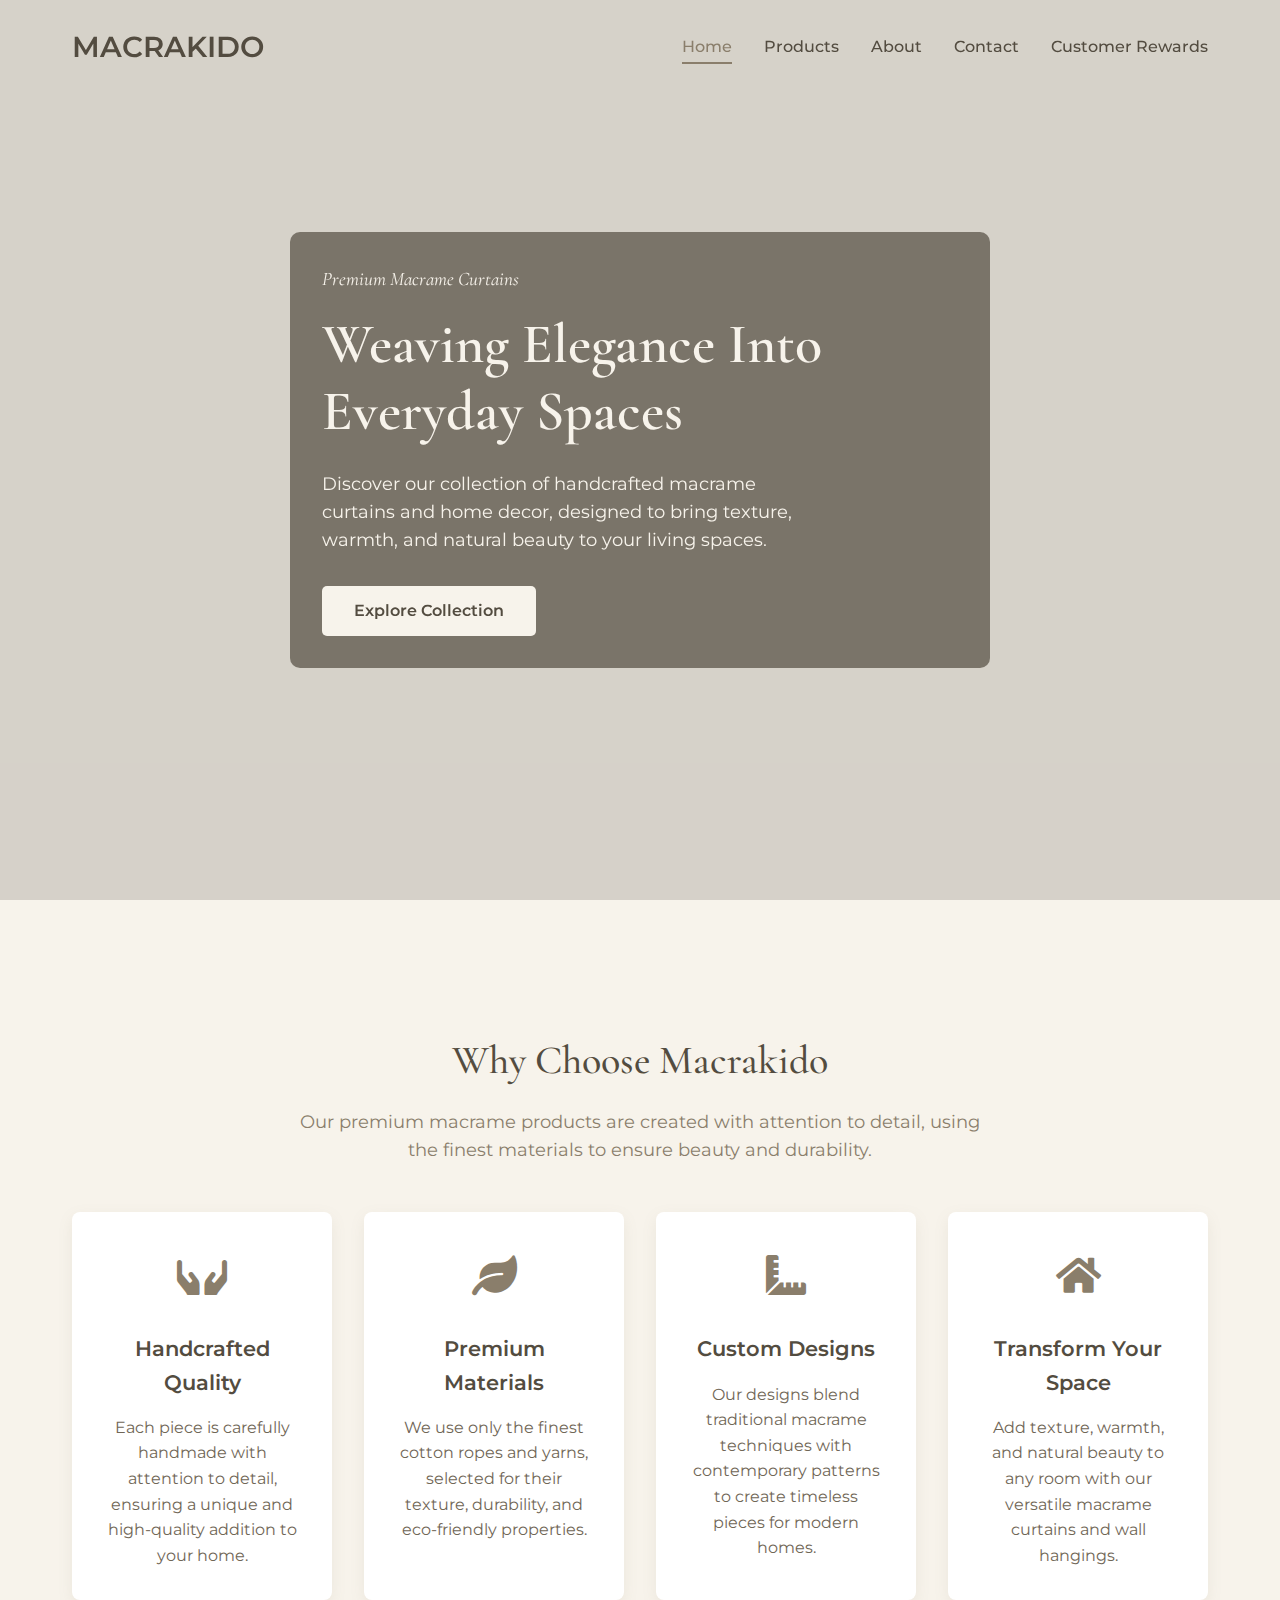
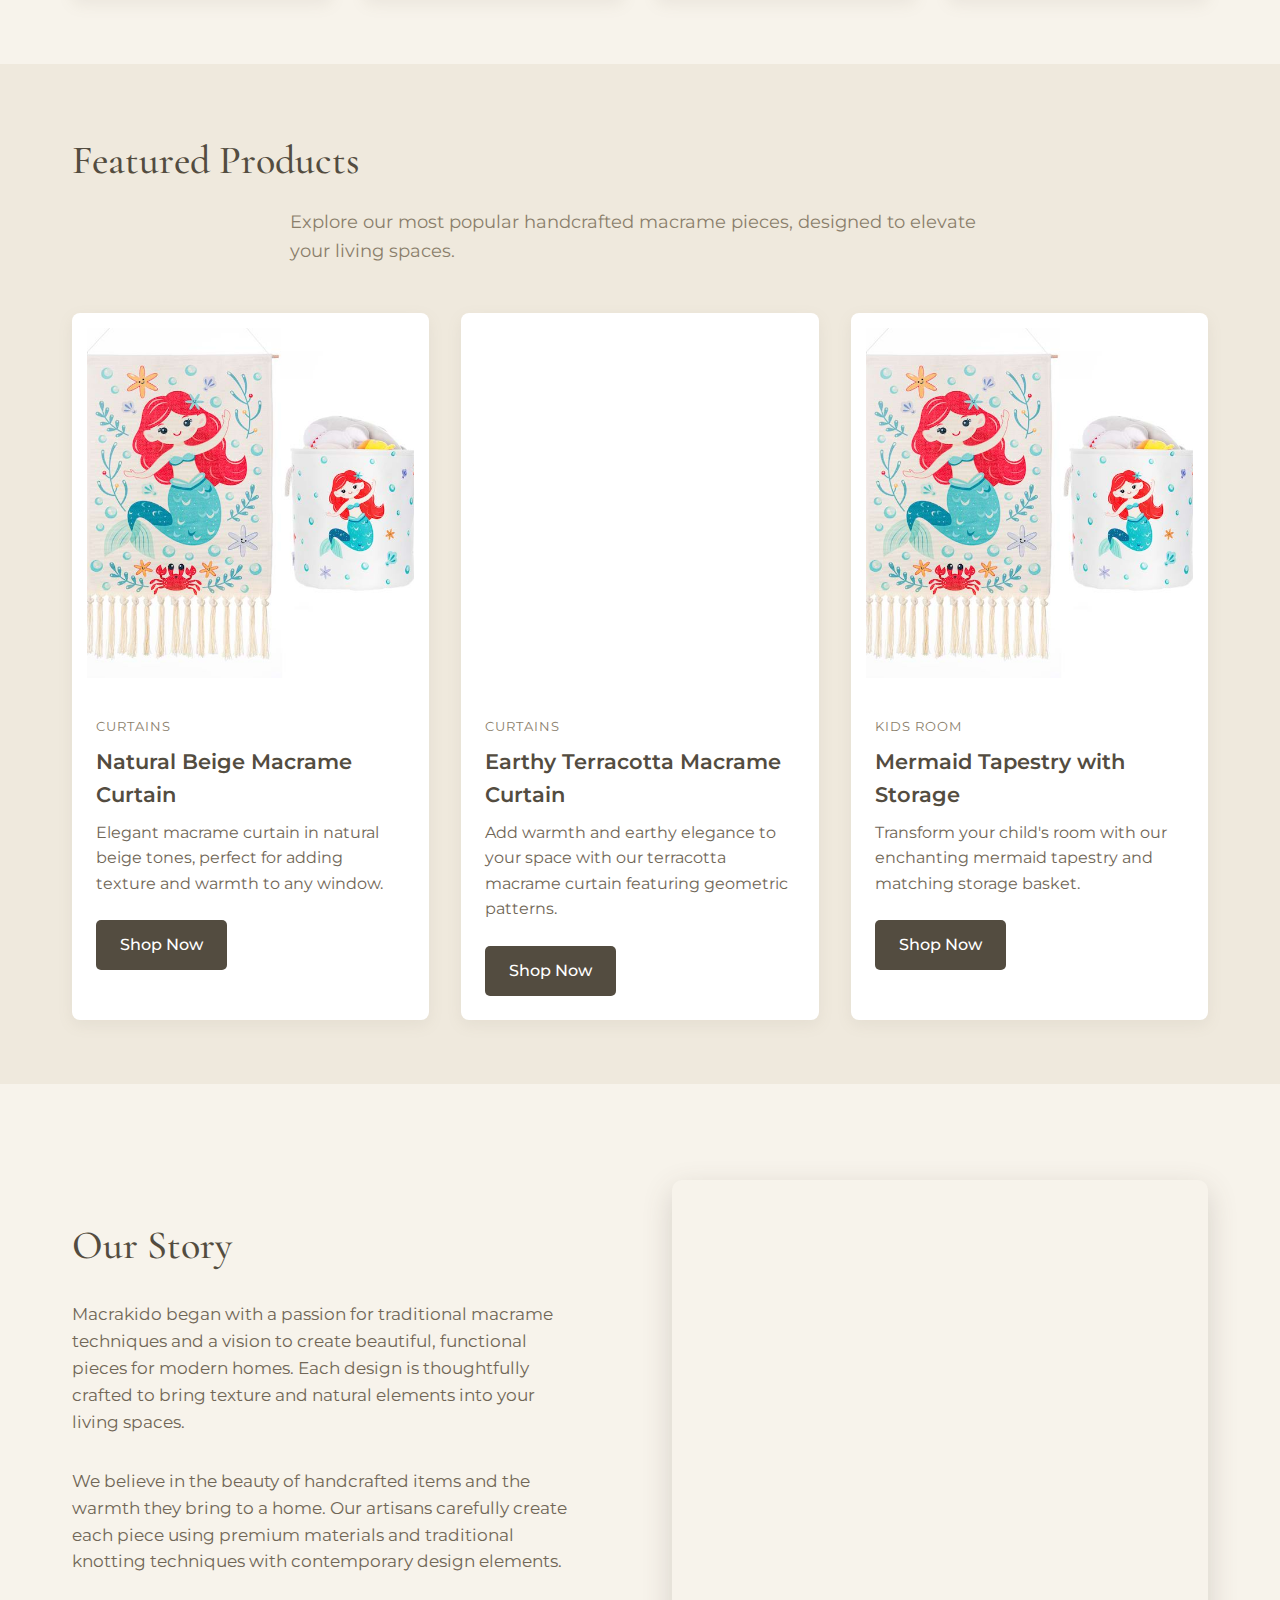
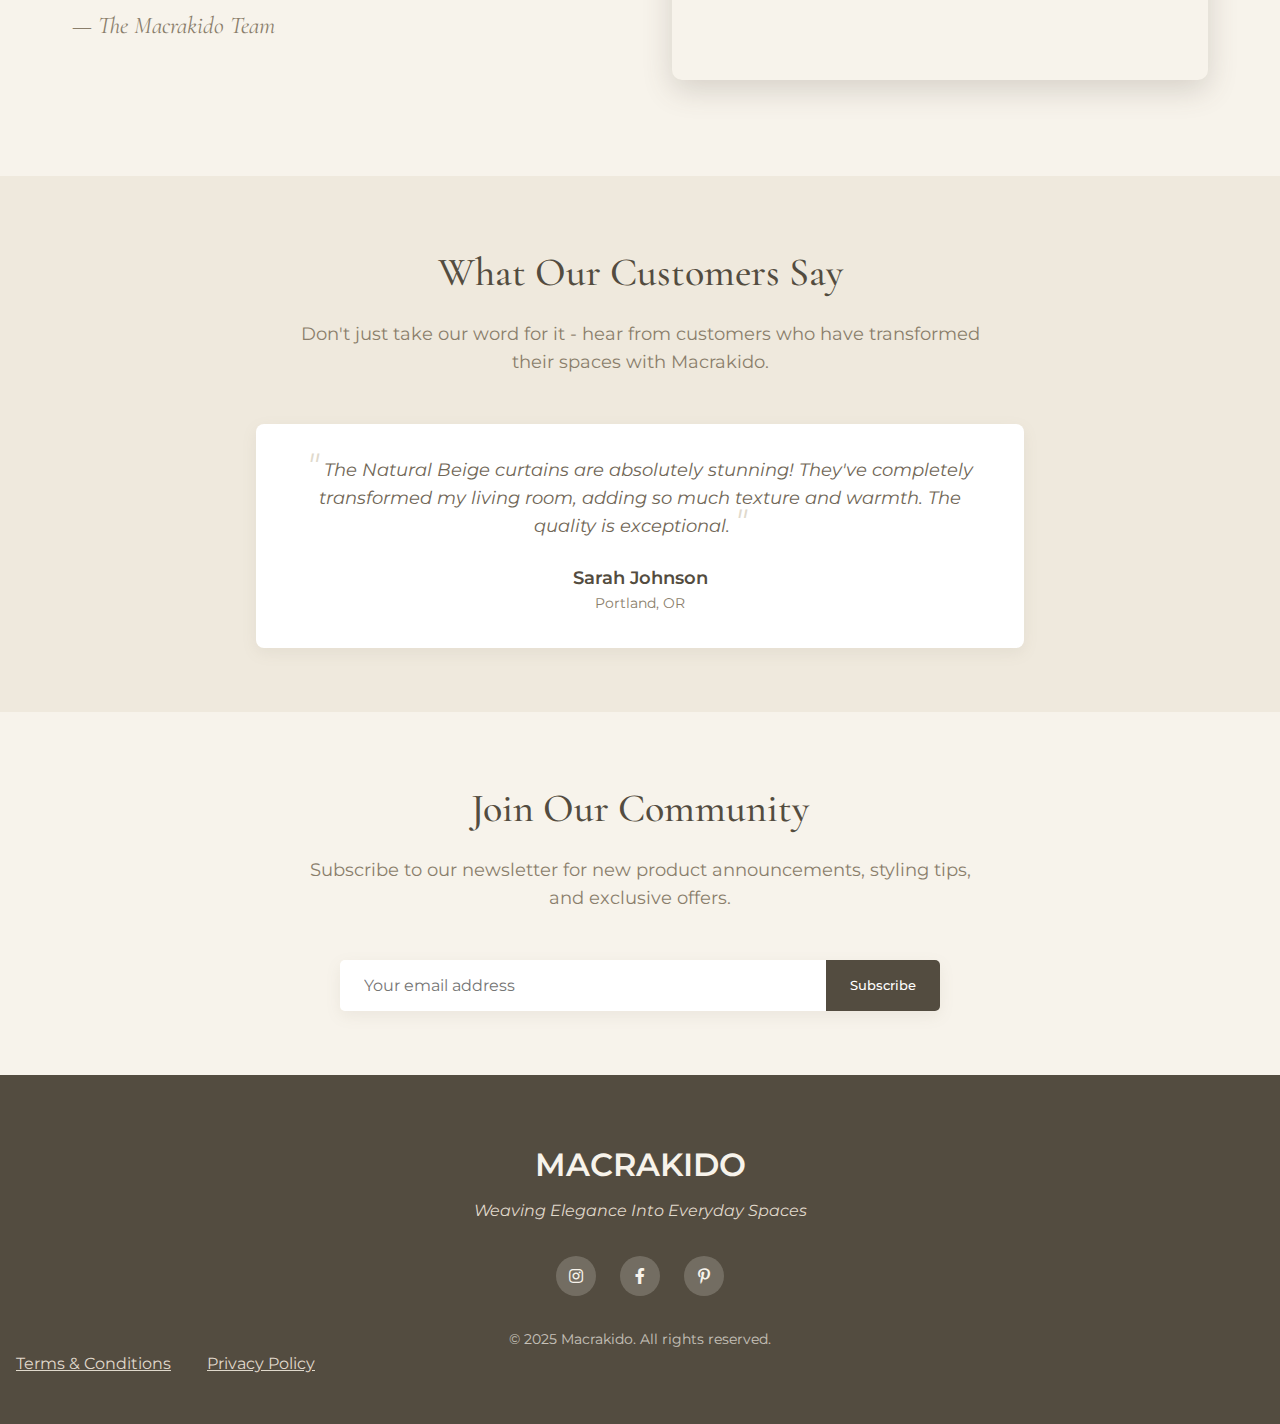
==== index.html @ 7bb98ded "Update index.html" ====
<!DOCTYPE html>
<html lang="en">
<head>
    <meta charset="UTF-8">
    <meta name="viewport" content="width=device-width, initial-scale=1.0">
    <meta name="description" content="Macrakido - Premium handcrafted macrame curtains and home decor. Elevate your space with our beautifully woven designs.">
    <title>Macrakido | Premium Macrame Curtains & Home Decor</title>
    <link href="https://fonts.googleapis.com/css2?family=Montserrat:wght@300;400;500;600&family=Cormorant+Garamond:wght@400;500;600&display=swap" rel="stylesheet">
    <link rel="stylesheet" href="https://cdnjs.cloudflare.com/ajax/libs/font-awesome/5.15.3/css/all.min.css">
    <style>
        /* Reset and base styles */
        * {
            margin: 0;
            padding: 0;
            box-sizing: border-box;
        }
        
        body {
            font-family: 'Montserrat', sans-serif;
            background-color: #f7f3eb;
            color: #534c40;
            line-height: 1.6;
        }
        
        .container {
            max-width: 1200px;
            margin: 0 auto;
            padding: 0 2rem;
        }
        
        /* Header styles */
        .site-header {
            padding: 1.5rem 0;
            position: fixed;
            width: 100%;
            top: 0;
            z-index: 100;
            transition: background-color 0.3s, box-shadow 0.3s;
        }
        
        .site-header.scrolled {
            background-color: rgba(247, 243, 235, 0.95);
            box-shadow: 0 2px 10px rgba(0, 0, 0, 0.1);
        }
        
        .site-header .container {
            display: flex;
            justify-content: space-between;
            align-items: center;
        }
        
        .logo {
            font-size: 1.8rem;
            font-weight: 600;
            color: #534c40;
            text-decoration: none;
        }
        
        .main-nav ul {
            display: flex;
            list-style: none;
            gap: 2rem;
        }
        
        .main-nav a {
            text-decoration: none;
            color: #534c40;
            font-weight: 500;
            padding: 0.5rem 0;
            position: relative;
            transition: color 0.3s;
        }
        
        .main-nav a:hover, .main-nav a.active {
            color: #8a7e6b;
        }
        
        .main-nav a::after {
            content: '';
            position: absolute;
            width: 0;
            height: 2px;
            background-color: #8a7e6b;
            left: 0;
            bottom: 0;
            transition: width 0.3s;
        }
        
        .main-nav a:hover::after, .main-nav a.active::after {
            width: 100%;
        }
        
        .mobile-menu-toggle {
            display: none;
            color: #534c40;
            font-size: 1.5rem;
            cursor: pointer;
        }
        
        /* Hero section */
        .hero {
            height: 100vh;
            background: url('https://via.placeholder.com/1920x1080/f7f3eb/534c40') center/cover no-repeat;
            display: flex;
            align-items: center;
            position: relative;
            margin-bottom: 4rem;
        }
        
        .hero::before {
            content: '';
            position: absolute;
            top: 0;
            left: 0;
            width: 100%;
            height: 100%;
            background-color: rgba(83, 76, 64, 0.2);
        }
        
        .hero-content {
            position: relative;
            z-index: 2;
            max-width: 700px;
            color: #f7f3eb;
            padding: 2rem;
            background-color: rgba(83, 76, 64, 0.7);
            border-radius: 10px;
            backdrop-filter: blur(5px);
        }
        
        .hero-tagline {
            font-size: 1.2rem;
            margin-bottom: 1rem;
            font-style: italic;
            font-family: 'Cormorant Garamond', serif;
        }
        
        .hero-title {
            font-size: 3.5rem;
            font-weight: 600;
            margin-bottom: 1.5rem;
            line-height: 1.2;
            font-family: 'Cormorant Garamond', serif;
        }
        
        .hero-description {
            font-size: 1.1rem;
            margin-bottom: 2rem;
            max-width: 500px;
        }
        
        .cta-button {
            display: inline-block;
            background-color: #f7f3eb;
            color: #534c40;
            text-decoration: none;
            padding: 0.75rem 2rem;
            border-radius: 5px;
            font-weight: 600;
            transition: background-color 0.3s, transform 0.3s;
        }
        
        .cta-button:hover {
            background-color: #ffffff;
            transform: translateY(-3px);
        }
        
        /* Features section */
        .features {
            padding: 4rem 0;
            text-align: center;
        }
        
        .section-title {
            font-size: 2.5rem;
            font-weight: 500;
            margin-bottom: 1rem;
            font-family: 'Cormorant Garamond', serif;
            color: #534c40;
        }
        
        .section-subtitle {
            font-size: 1.1rem;
            margin-bottom: 3rem;
            max-width: 700px;
            margin-left: auto;
            margin-right: auto;
            color: #8a7e6b;
        }
        
        .features-grid {
            display: grid;
            grid-template-columns: repeat(auto-fit, minmax(250px, 1fr));
            gap: 2rem;
            margin-top: 3rem;
        }
        
        .feature-item {
            background-color: white;
            padding: 2rem;
            border-radius: 8px;
            box-shadow: 0 5px 15px rgba(138, 126, 107, 0.1);
            transition: transform 0.3s;
        }
        
        .feature-item:hover {
            transform: translateY(-10px);
        }
        
        .feature-icon {
            font-size: 2.5rem;
            color: #8a7e6b;
            margin-bottom: 1.5rem;
        }
        
        .feature-title {
            font-size: 1.3rem;
            font-weight: 600;
            margin-bottom: 1rem;
            color: #534c40;
        }
        
        .feature-description {
            color: #706656;
        }
        
        /* Featured products section */
        .featured-products {
            padding: 4rem 0;
            background-color: #efe9dd;
        }
        
        .product-showcase {
            display: grid;
            grid-template-columns: repeat(auto-fit, minmax(300px, 1fr));
            gap: 2rem;
            margin-top: 3rem;
        }
        
        .product-card {
            background-color: white;
            border-radius: 8px;
            overflow: hidden;
            box-shadow: 0 5px 15px rgba(138, 126, 107, 0.1);
            transition: transform 0.3s;
        }
        
        .product-card:hover {
            transform: translateY(-10px);
        }
        
        .product-image {
            height: 350px;
           /* background-size: cover;
            background-position: center;*/
            background-size: cover !important; /* This ensures the whole image fits */
            background-position: center !important;
            background-repeat: no-repeat !important;
            margin: 15px; /* This adds space between the image and the card edge */
            
        }
        
        .product-info {
            padding: 1.5rem;
        }
        
        .product-category {
            font-size: 0.8rem;
            color: #8a7e6b;
            text-transform: uppercase;
            letter-spacing: 1px;
            margin-bottom: 0.5rem;
        }
        
        .product-title {
            font-size: 1.3rem;
            font-weight: 600;
            margin-bottom: 0.5rem;
            color: #534c40;
        }
        
        .product-description {
            color: #706656;
            margin-bottom: 1.5rem;
        }
        
        .shop-button {
            display: inline-block;
            background-color: #534c40;
            color: white;
            text-decoration: none;
            padding: 0.75rem 1.5rem;
            border-radius: 5px;
            font-weight: 500;
            transition: background-color 0.3s;
        }
        
        .shop-button:hover {
            background-color: #3a342d;
        }
        
        /* About section */
        .about {
            padding: 6rem 0;
            position: relative;
        }
        
        .about-container {
            display: grid;
            grid-template-columns: 1fr 1fr;
            gap: 4rem;
            align-items: center;
        }
        
        .about-image {
            border-radius: 10px;
            overflow: hidden;
            box-shadow: 0 10px 30px rgba(83, 76, 64, 0.2);
            height: 500px;
            background-size: cover;
            background-position: center;
        }
        
        .about-content {
            padding-right: 2rem;
        }
        
        .about-title {
            font-size: 2.5rem;
            font-weight: 500;
            margin-bottom: 1.5rem;
            font-family: 'Cormorant Garamond', serif;
            color: #534c40;
        }
        
        .about-description {
            margin-bottom: 2rem;
            color: #706656;
            font-size: 1.05rem;
        }
        
        .about-signature {
            font-family: 'Cormorant Garamond', serif;
            font-style: italic;
            font-size: 1.5rem;
            color: #8a7e6b;
        }
        
        /* Testimonials section */
        .testimonials {
            padding: 4rem 0;
            background-color: #efe9dd;
            text-align: center;
        }
        
        .testimonial-slider {
            max-width: 800px;
            margin: 3rem auto 0;
            position: relative;
        }
        
        .testimonial-item {
            background-color: white;
            padding: 2rem;
            border-radius: 8px;
            box-shadow: 0 5px 15px rgba(138, 126, 107, 0.1);
            margin: 0 1rem;
        }
        
        .testimonial-text {
            font-size: 1.1rem;
            font-style: italic;
            color: #706656;
            margin-bottom: 1.5rem;
            position: relative;
        }
        
        .testimonial-text::before,
        .testimonial-text::after {
            content: '"';
            font-size: 2rem;
            color: #e0d9cc;
            line-height: 0;
        }
        
        .testimonial-author {
            font-weight: 600;
            font-size: 1.1rem;
            color: #534c40;
        }
        
        .testimonial-location {
            font-size: 0.9rem;
            color: #8a7e6b;
        }
        
        /* Newsletter section */
        .newsletter {
            padding: 4rem 0;
            text-align: center;
        }
        
        .newsletter-form {
            max-width: 600px;
            margin: 2rem auto 0;
            display: flex;
            box-shadow: 0 5px 15px rgba(138, 126, 107, 0.1);
            border-radius: 5px;
            overflow: hidden;
        }
        
        .newsletter-input {
            flex-grow: 1;
            padding: 1rem 1.5rem;
            border: none;
            font-family: 'Montserrat', sans-serif;
            font-size: 1rem;
        }
        
        .newsletter-button {
            background-color: #534c40;
            color: white;
            border: none;
            padding: 0 1.5rem;
            font-family: 'Montserrat', sans-serif;
            font-weight: 500;
            cursor: pointer;
            transition: background-color 0.3s;
        }
        
        .newsletter-button:hover {
            background-color: #3a342d;
        }
        
        /* Footer */
        .site-footer {
            background-color: #534c40;
            color: #f7f3eb;
            padding: 4rem 0 2rem;
        }
        
        .footer-content {
            text-align: center;
        }
        
        .footer-logo {
            font-size: 2rem;
            font-weight: 600;
            margin-bottom: 0.5rem;
        }
        
        .footer-tagline {
            font-size: 1rem;
            font-style: italic;
            margin-bottom: 2rem;
            color: #e0d9cc;
        }
        
        .social-links {
            display: flex;
            justify-content: center;
            gap: 1.5rem;
            margin-bottom: 2rem;
        }
        
        .social-link {
            display: flex;
            align-items: center;
            justify-content: center;
            width: 40px;
            height: 40px;
            background-color: rgba(247, 243, 235, 0.2);
            color: #f7f3eb;
            border-radius: 50%;
            text-decoration: none;
            transition: background-color 0.3s, transform 0.3s;
        }
        
        .social-link:hover {
            background-color: rgba(247, 243, 235, 0.3);
            transform: translateY(-3px);
        }
        
        .copyright {
            font-size: 0.9rem;
            opacity: 0.7;
            margin-top: 1rem;
        }
        
        /* Responsive styles */
        @media (max-width: 991px) {
            .about-container {
                grid-template-columns: 1fr;
                gap: 2rem;
            }
            
            .about-image {
                height: 400px;
            }
            
            .about-content {
                padding-right: 0;
            }
            
            .hero-title {
                font-size: 2.8rem;
            }
        }
        
        @media (max-width: 768px) {
            .site-header .container {
                flex-direction: column;
                align-items: flex-start;
            }
            
            .logo {
                margin-bottom: 1rem;
            }
            
            .main-nav {
                width: 100%;
                display: none;
            }
            
            .main-nav.active {
                display: block;
            }
            
            .main-nav ul {
                flex-direction: column;
                gap: 1rem;
            }
            
            .mobile-menu-toggle {
                display: block;
                position: absolute;
                right: 2rem;
                top: 1.5rem;
            }
            
            .hero-content {
                padding: 1.5rem;
            }
            
            .hero-title {
                font-size: 2.5rem;
            }
            
            .features-grid, 
            .product-showcase {
                grid-template-columns: 1fr;
            }
            
            .newsletter-form {
                flex-direction: column;
            }
            
            .newsletter-input,
            .newsletter-button {
                width: 100%;
                padding: 1rem;
            }
        }
    </style>
</head>
<body>
    <header class="site-header">
        <div class="container">
            <a href="index.html" class="logo">MACRAKIDO</a>
            <nav class="main-nav">
                <ul>
                    <li><a href="index.html" class="active">Home</a></li>
                    <li><a href="products.html">Products</a></li>
                    <li><a href="about.html">About</a></li>
                    <li><a href="contact.html">Contact</a></li>
                    <li><a href="thank-you.html">Customer Rewards</a></li>
                </ul>
            </nav>
            <div class="mobile-menu-toggle">
                <i class="fas fa-bars"></i>
            </div>
        </div>
    </header>
    
    <section class="hero">
        <div class="container">
            <div class="hero-content">
                <div class="hero-tagline">Premium Macrame Curtains</div>
                <h1 class="hero-title">Weaving Elegance Into Everyday Spaces</h1>
                <p class="hero-description">
                    Discover our collection of handcrafted macrame curtains and home decor,
                    designed to bring texture, warmth, and natural beauty to your living spaces.
                </p>
                <a href="products.html" class="cta-button">Explore Collection</a>
            </div>
        </div>
    </section>
    
    <section class="features">
        <div class="container">
            <h2 class="section-title">Why Choose Macrakido</h2>
            <p class="section-subtitle">
                Our premium macrame products are created with attention to detail,
                using the finest materials to ensure beauty and durability.
            </p>
            
            <div class="features-grid">
                <div class="feature-item">
                    <div class="feature-icon">
                        <i class="fas fa-hands"></i>
                    </div>
                    <h3 class="feature-title">Handcrafted Quality</h3>
                    <p class="feature-description">
                        Each piece is carefully handmade with 
                        attention to detail, ensuring a unique and 
                        high-quality addition to your home.
                    </p>
                </div>
                
                <div class="feature-item">
                    <div class="feature-icon">
                        <i class="fas fa-leaf"></i>
                    </div>
                    <h3 class="feature-title">Premium Materials</h3>
                    <p class="feature-description">
                        We use only the finest cotton ropes and 
                        yarns, selected for their texture, durability,
                        and eco-friendly properties.
                    </p>
                </div>
                
                <div class="feature-item">
                    <div class="feature-icon">
                        <i class="fas fa-ruler-combined"></i>
                    </div>
                    <h3 class="feature-title">Custom Designs</h3>
                    <p class="feature-description">
                        Our designs blend traditional macrame techniques
                        with contemporary patterns to create 
                        timeless pieces for modern homes.
                    </p>
                </div>
                
                <div class="feature-item">
                    <div class="feature-icon">
                        <i class="fas fa-home"></i>
                    </div>
                    <h3 class="feature-title">Transform Your Space</h3>
                    <p class="feature-description">
                        Add texture, warmth, and natural beauty
                        to any room with our versatile macrame
                        curtains and wall hangings.
                    </p>
                </div>
            </div>
        </div>
    </section>
    
    <section class="featured-products">
        <div class="container">
            <h2 class="section-title">Featured Products</h2>
            <p class="section-subtitle">
                Explore our most popular handcrafted macrame pieces,
                designed to elevate your living spaces.
            </p>
            
            <div class="product-showcase">
                <div class="product-card">
                    <div class="product-image" style="background-image: url('images/products/kids/mermaid_pro_main.jpg');"></div>
                    <div class="product-info">
                        <div class="product-category">Curtains</div>
                        <h3 class="product-title">Natural Beige Macrame Curtain</h3>
                        <p class="product-description">
                            Elegant macrame curtain in natural beige tones, perfect for adding texture and warmth to any window.
                        </p>
                        <a href="products.html" class="shop-button">Shop Now</a>
                    </div>
                </div>
                
                <div class="product-card">
                    <div class="product-image" style="background-image: url('https://via.placeholder.com/400x300/e6d4c9/534c40?text=Terracotta');"></div>
                    <div class="product-info">
                        <div class="product-category">Curtains</div>
                        <h3 class="product-title">Earthy Terracotta Macrame Curtain</h3>
                        <p class="product-description">
                            Add warmth and earthy elegance to your space with our terracotta macrame curtain featuring geometric patterns.
                        </p>
                        <a href="products.html" class="shop-button">Shop Now</a>
                    </div>
                </div>
                
                <div class="product-card">
                    <div class="product-image" style="background-image: url('images/products/kids/mermaid_pro_main.jpg');"></div>
                    <div class="product-info">
                        <div class="product-category">Kids Room</div>
                        <h3 class="product-title">Mermaid Tapestry with Storage</h3>
                        <p class="product-description">
                            Transform your child's room with our enchanting mermaid tapestry and matching storage basket.
                        </p>
                        <a href="products.html" class="shop-button">Shop Now</a>
                    </div>
                </div>
            </div>
        </div>
    </section>
    
    <section class="about">
        <div class="container">
            <div class="about-container">
                <div class="about-content">
                    <h2 class="about-title">Our Story</h2>
                    <p class="about-description">
                        Macrakido began with a passion for traditional macrame techniques and a vision to create beautiful, functional pieces for modern homes. Each design is thoughtfully crafted to bring texture and natural elements into your living spaces.
                    </p>
                    <p class="about-description">
                        We believe in the beauty of handcrafted items and the warmth they bring to a home. Our artisans carefully create each piece using premium materials and traditional knotting techniques with contemporary design elements.
                    </p>
                    <p class="about-signature">— The Macrakido Team</p>
                </div>
                <div class="about-image" style="background-image: url('https://via.placeholder.com/600x800/e0d9cc/534c40?text=Our+Story');"></div>
            </div>
        </div>
    </section>
    
    <section class="testimonials">
        <div class="container">
            <h2 class="section-title">What Our Customers Say</h2>
            <p class="section-subtitle">
                Don't just take our word for it - hear from customers who have transformed their spaces with Macrakido.
            </p>
            
            <div class="testimonial-slider">
                <div class="testimonial-item">
                    <p class="testimonial-text">
                        The Natural Beige curtains are absolutely stunning! They've completely transformed my living room, adding so much texture and warmth. The quality is exceptional.
                    </p>
                    <div class="testimonial-author">Sarah Johnson</div>
                    <div class="testimonial-location">Portland, OR</div>
                </div>
            </div>
        </div>
    </section>
    
    <section class="newsletter">
        <div class="container">
            <h2 class="section-title">Join Our Community</h2>
            <p class="section-subtitle">
                Subscribe to our newsletter for new product announcements, styling tips, and exclusive offers.
            </p>
            
            <form class="newsletter-form">
                <input type="email" class="newsletter-input" placeholder="Your email address" required>
                <button type="submit" class="newsletter-button">Subscribe</button>
            </form>
        </div>
    </section>
    
    <footer class="site-footer">
        <div class="container">
            <div class="footer-content">
                <div class="footer-logo">MACRAKIDO</div>
                <div class="footer-tagline">Weaving Elegance Into Everyday Spaces</div>
                <div class="social-links">
                    <a href="#" class="social-link"><i class="fab fa-instagram"></i></a>
                    <a href="#" class="social-link"><i class="fab fa-facebook-f"></i></a>
                    <a href="#" class="social-link"><i class="fab fa-pinterest-p"></i></a>
                </div>
                <div class="copyright">
                    &copy; 2025 Macrakido. All rights reserved.
                </div>
            </div>
        </div>
        <div class="footer-links" style="margin-bottom: 1rem;">
            <a href="terms.html" style="color: #e0d9cc; margin: 0 1rem;">Terms & Conditions</a>
            <a href="privacy-policy.html" style="color: #e0d9cc; margin: 0 1rem;">Privacy Policy</a>
        </div>
    </footer>
    
    <script>
        // Mobile menu toggle
        document.querySelector('.mobile-menu-toggle').addEventListener('click', function() {
            document.querySelector('.main-nav').classList.toggle('active');
        });
        
        // Header scroll effect
        window.addEventListener('scroll', function() {
            const header = document.querySelector('.site-header');
            if (window.scrollY > 50) {
                header.classList.add('scrolled');
            } else {
                header.classList.remove('scrolled');
            }
        });
        
        // Form submission (placeholder)
        const newsletterForm = document.querySelector('.newsletter-form');
        newsletterForm.addEventListener('submit', function(e) {
            e.preventDefault();
            alert('Thank you for subscribing to our newsletter!');
            newsletterForm.reset();
        });
    </script>
</body>
</html>
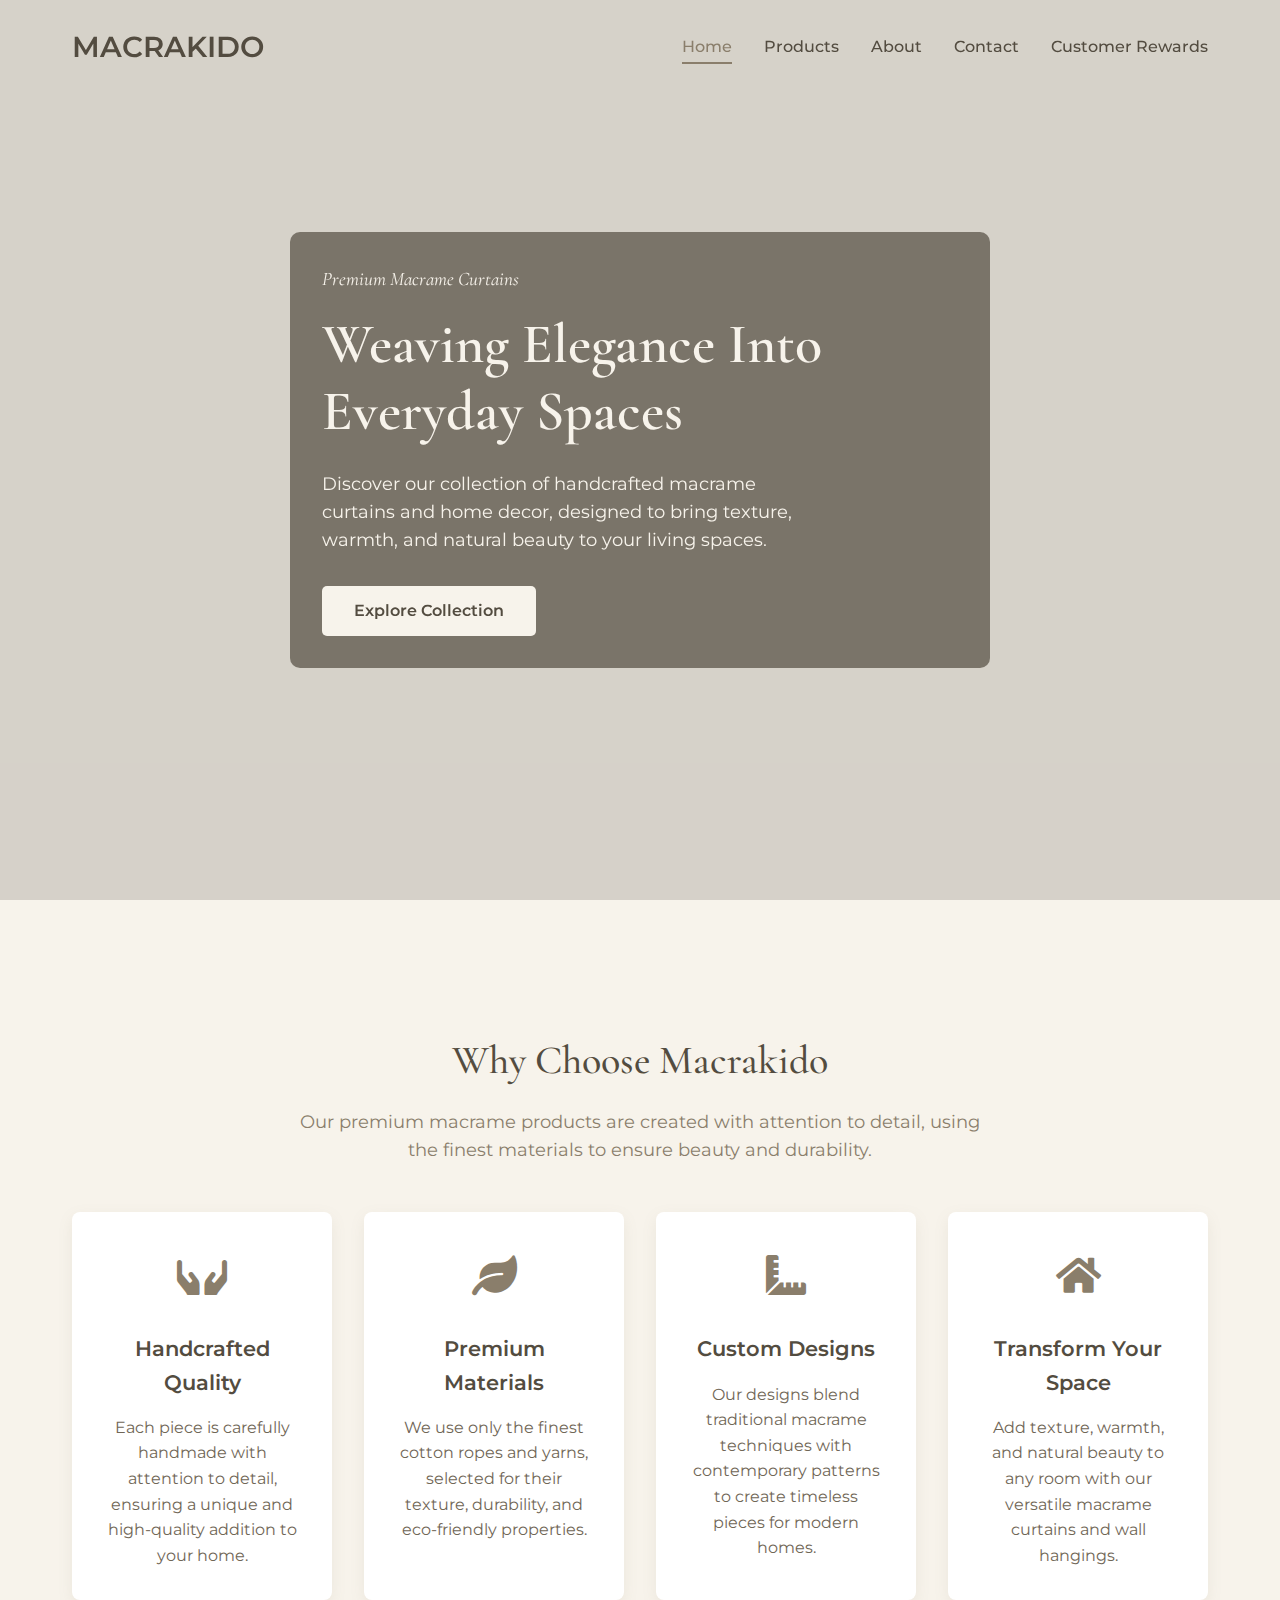
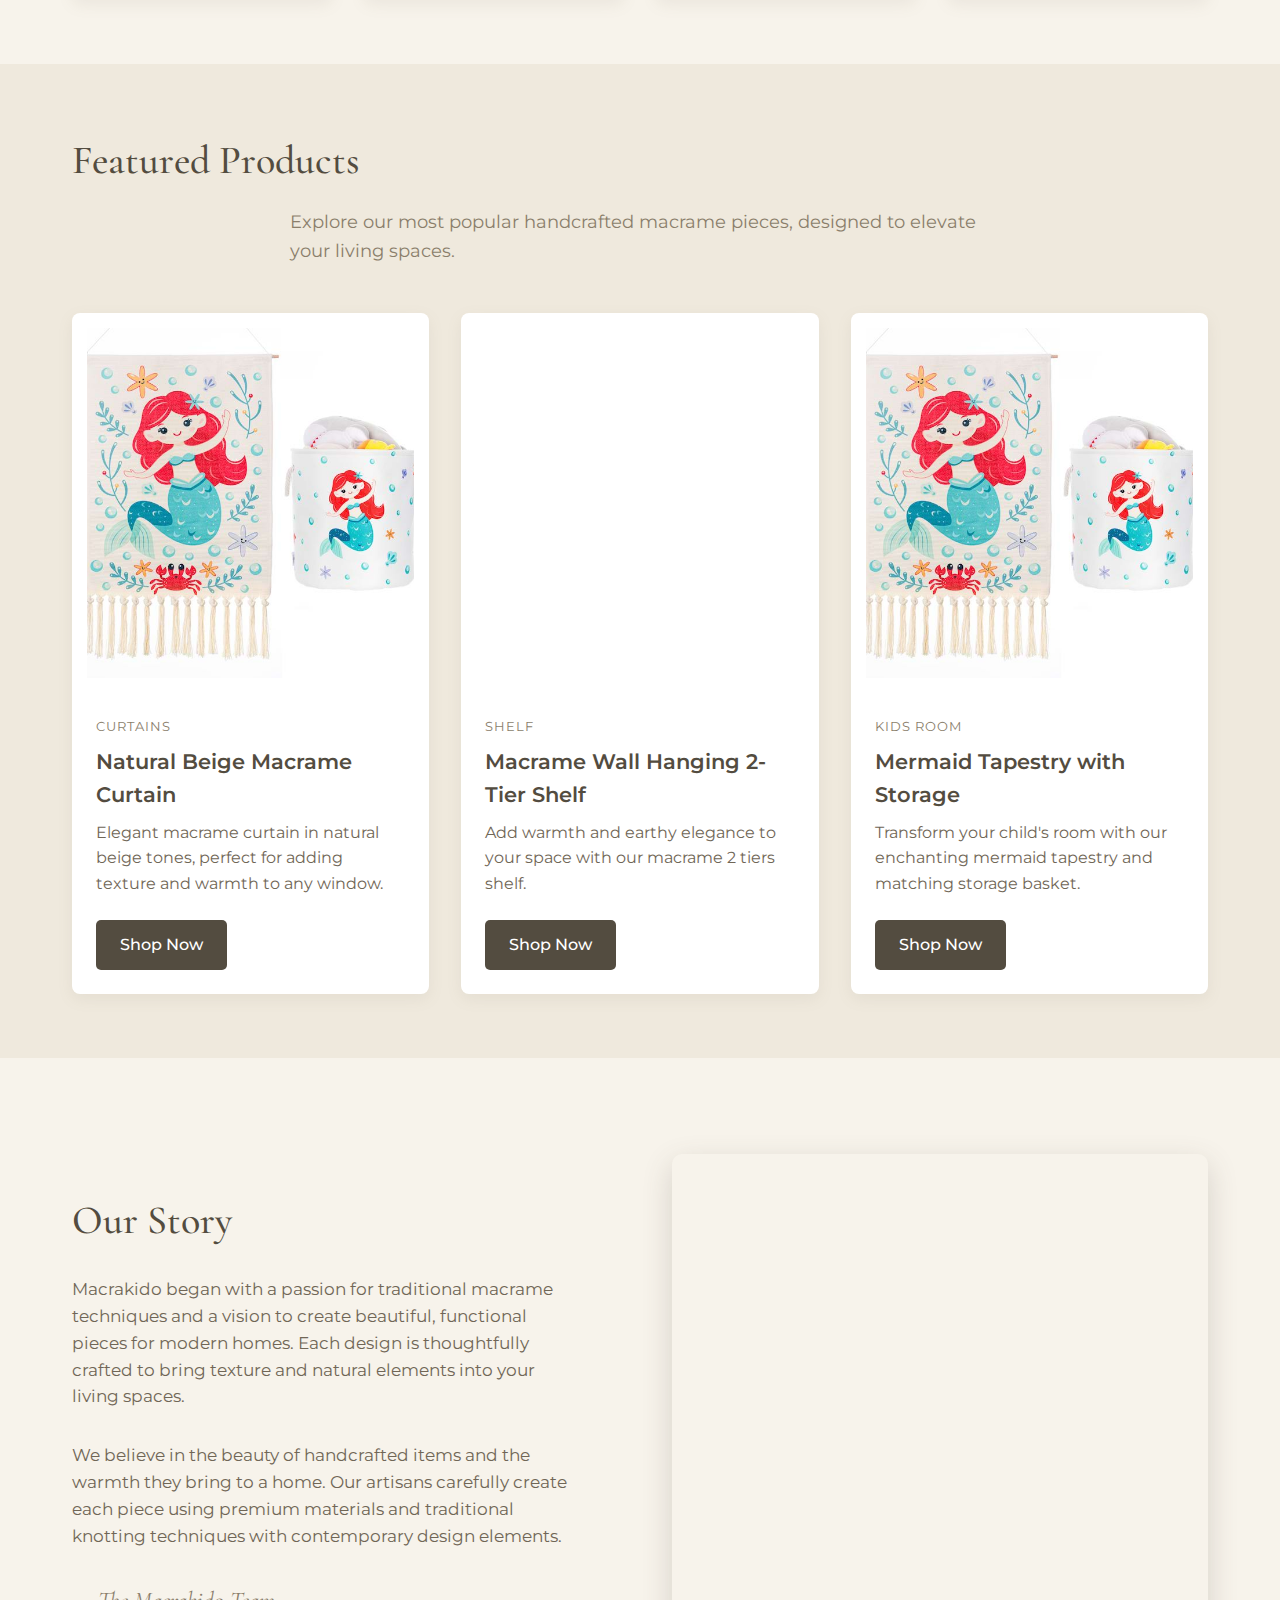
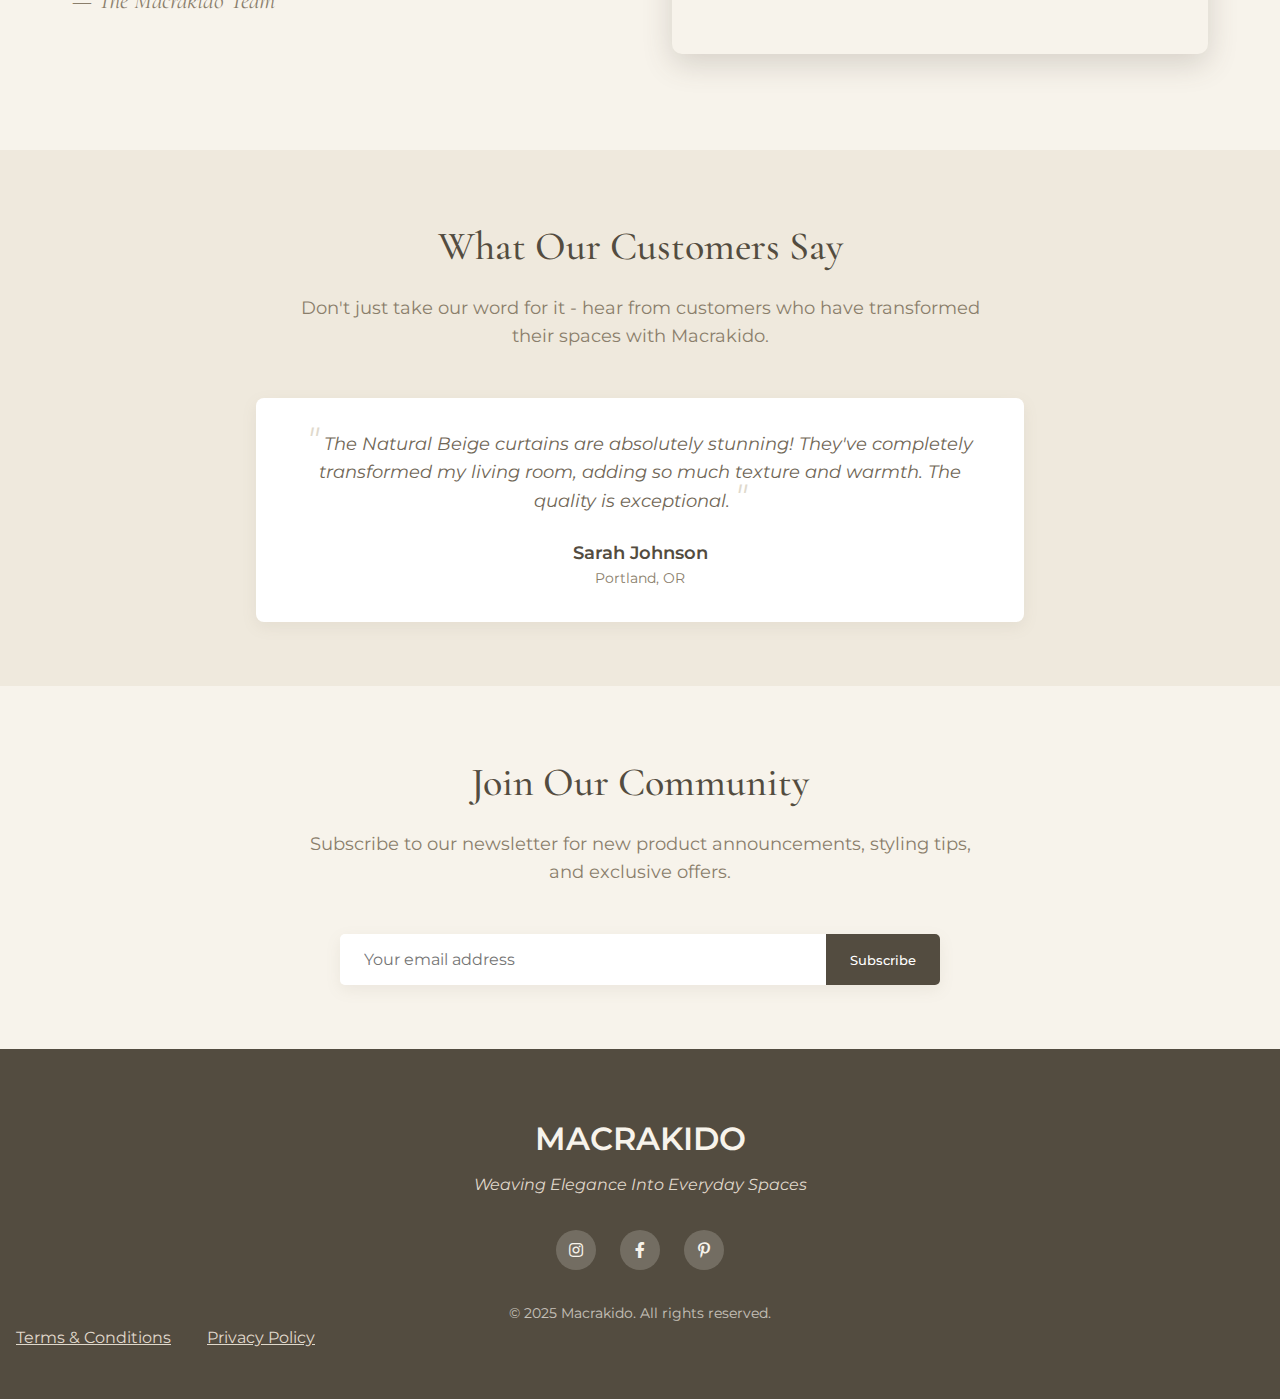
==== commit ed96fdc0: "Update index.html" ====
--- a/index.html
+++ b/index.html
@@ -680,10 +680,10 @@
                 <div class="product-card">
                     <div class="product-image" style="background-image: url('https://via.placeholder.com/400x300/e6d4c9/534c40?text=Terracotta');"></div>
                     <div class="product-info">
-                        <div class="product-category">Curtains</div>
-                        <h3 class="product-title">Earthy Terracotta Macrame Curtain</h3>
+                        <div class="product-category">Shelf</div>
+                        <h3 class="product-title">Macrame Wall Hanging 2-Tier Shelf</h3>
                         <p class="product-description">
-                            Add warmth and earthy elegance to your space with our terracotta macrame curtain featuring geometric patterns.
+                            Add warmth and earthy elegance to your space with our macrame 2 tiers shelf.
                         </p>
                         <a href="products.html" class="shop-button">Shop Now</a>
                     </div>
@@ -697,7 +697,7 @@
                         <p class="product-description">
                             Transform your child's room with our enchanting mermaid tapestry and matching storage basket.
                         </p>
-                        <a href="products.html" class="shop-button">Shop Now</a>
+                        <a href="https://www.amazon.com/dp/B0DK13S24J" class="shop-button">Shop Now</a>
                     </div>
                 </div>
             </div>
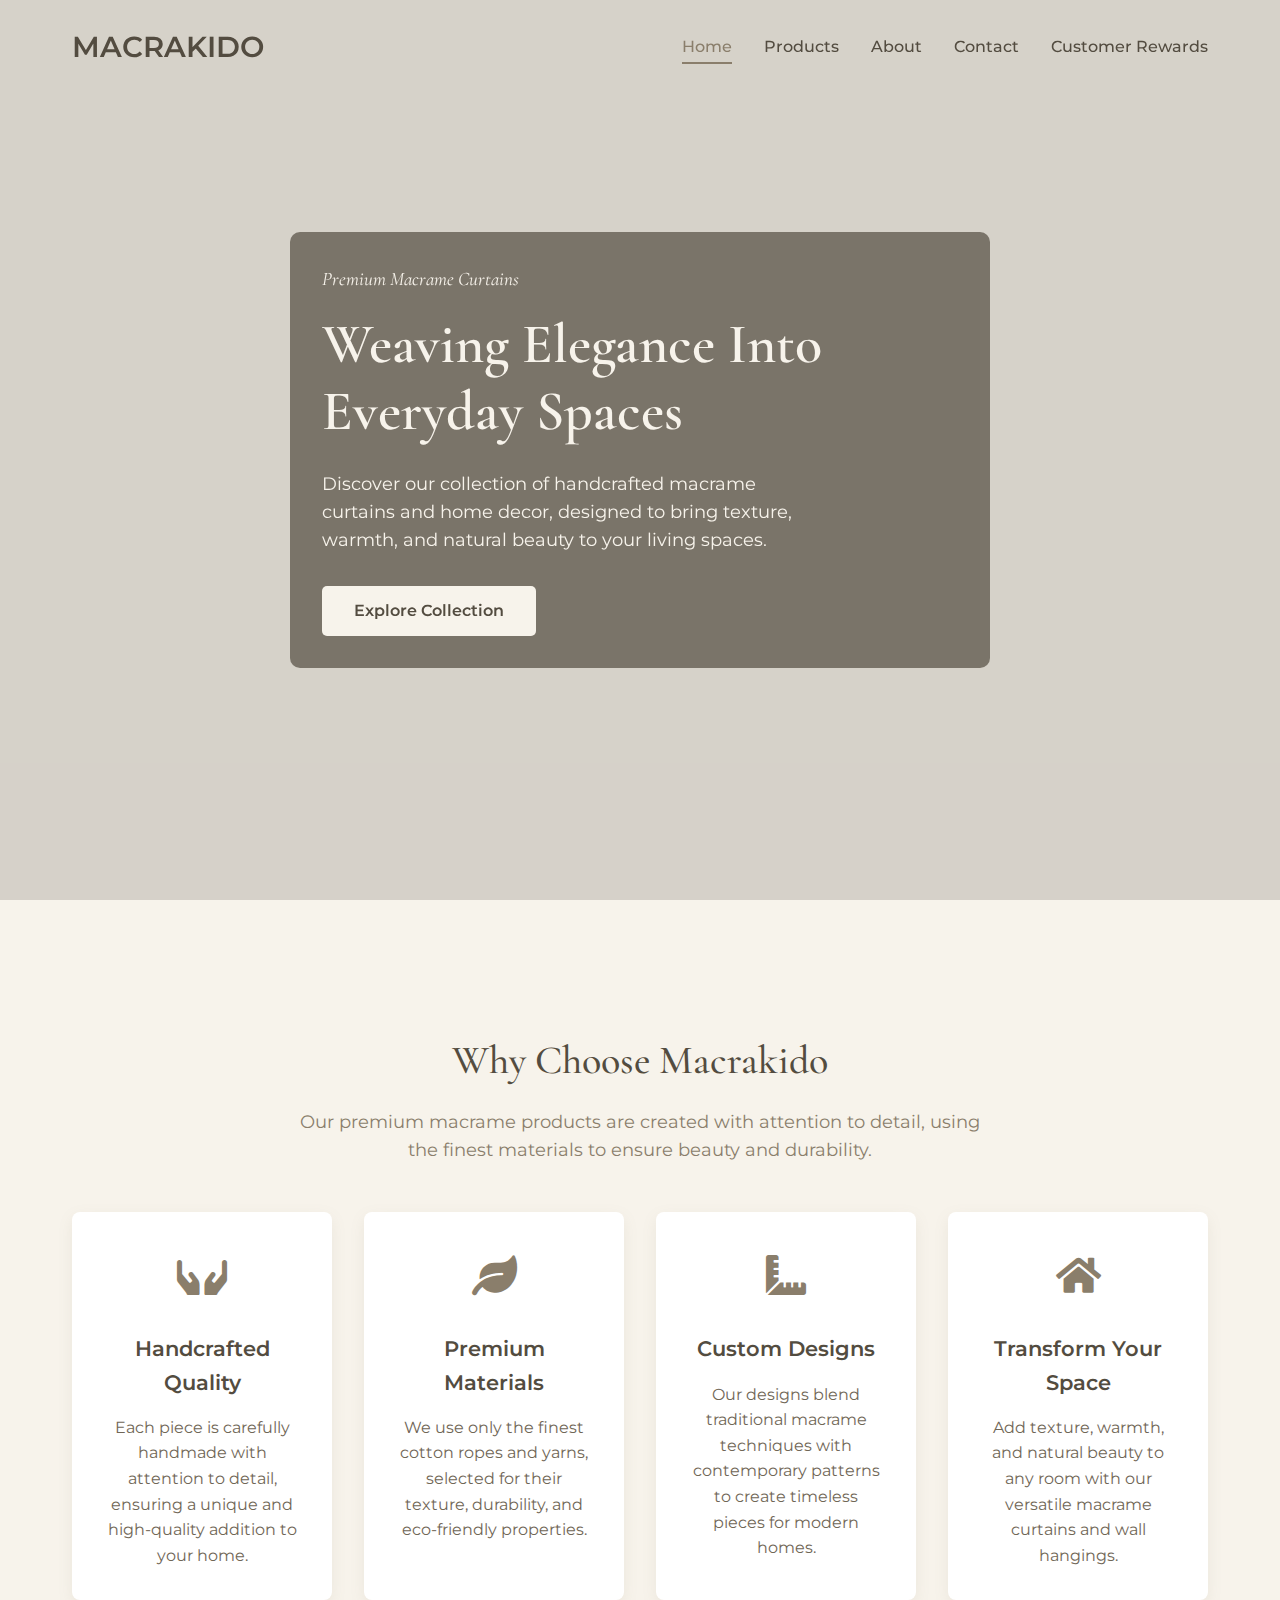
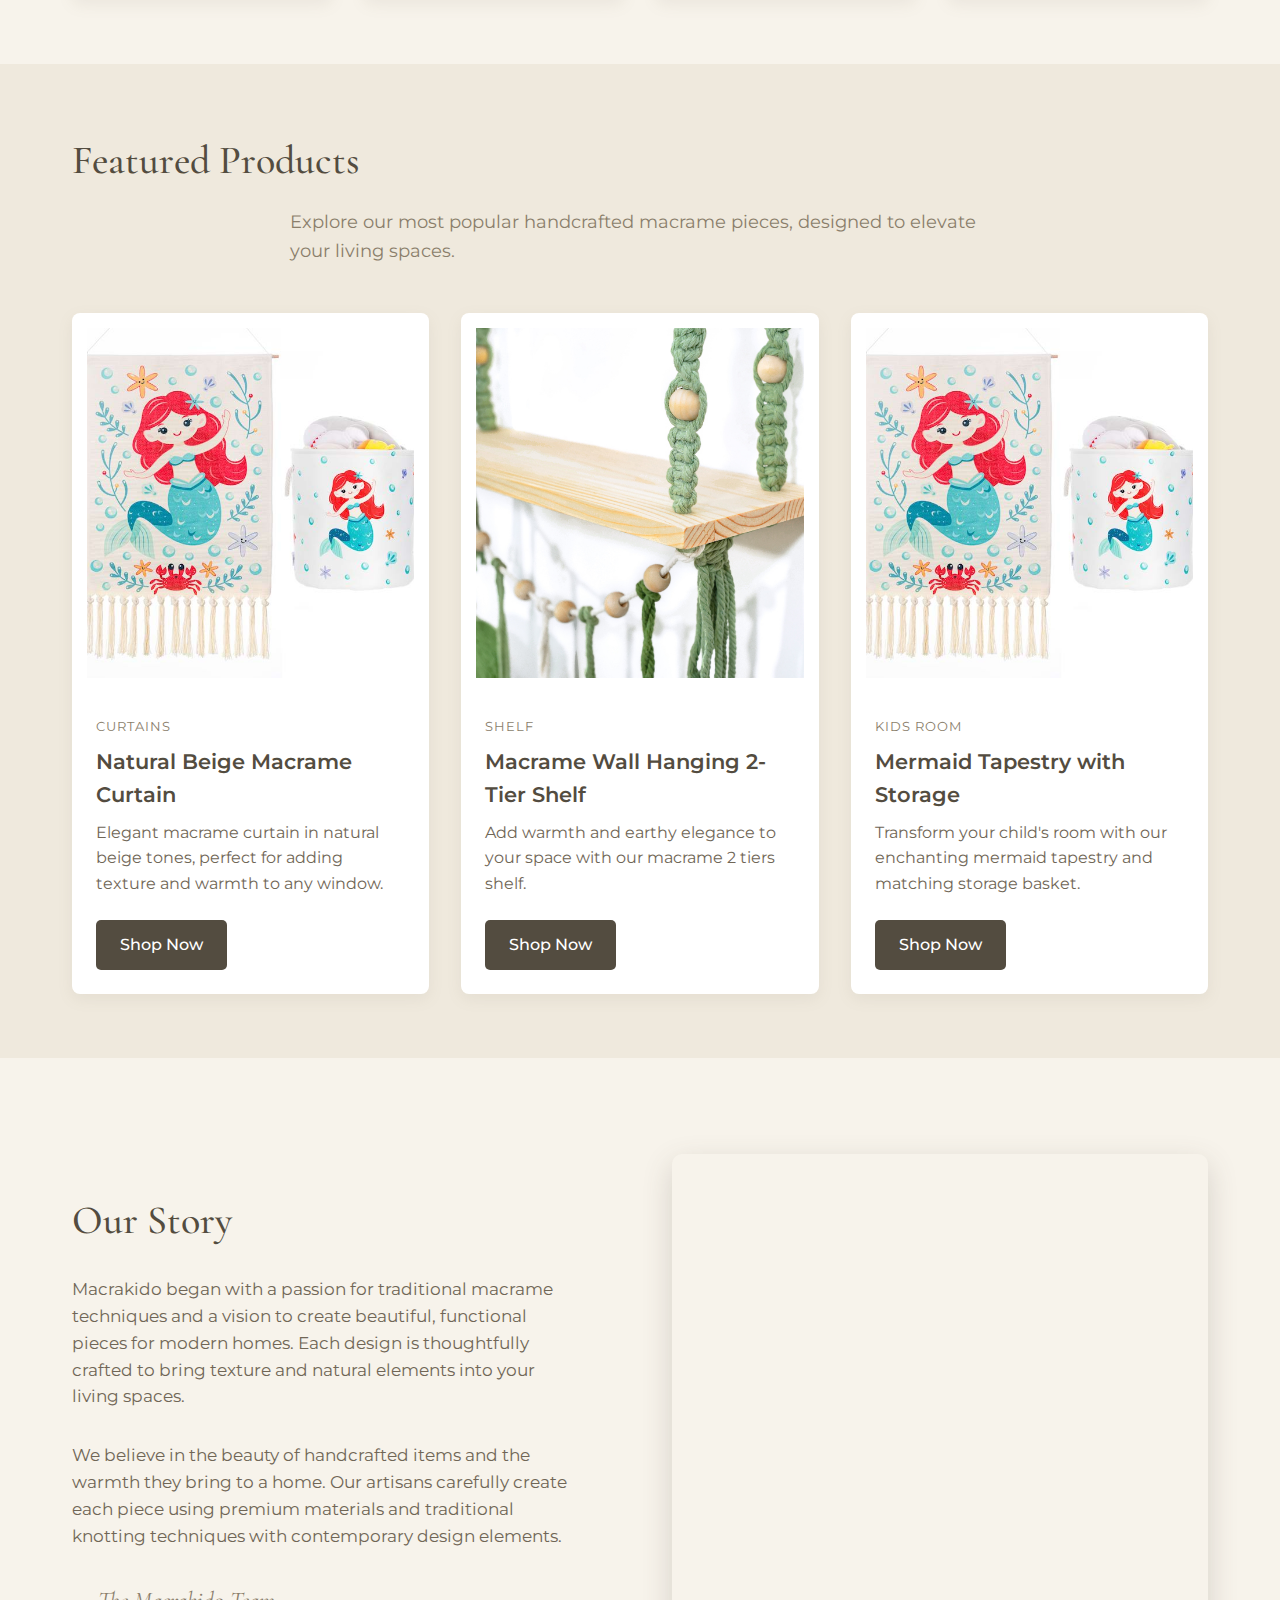
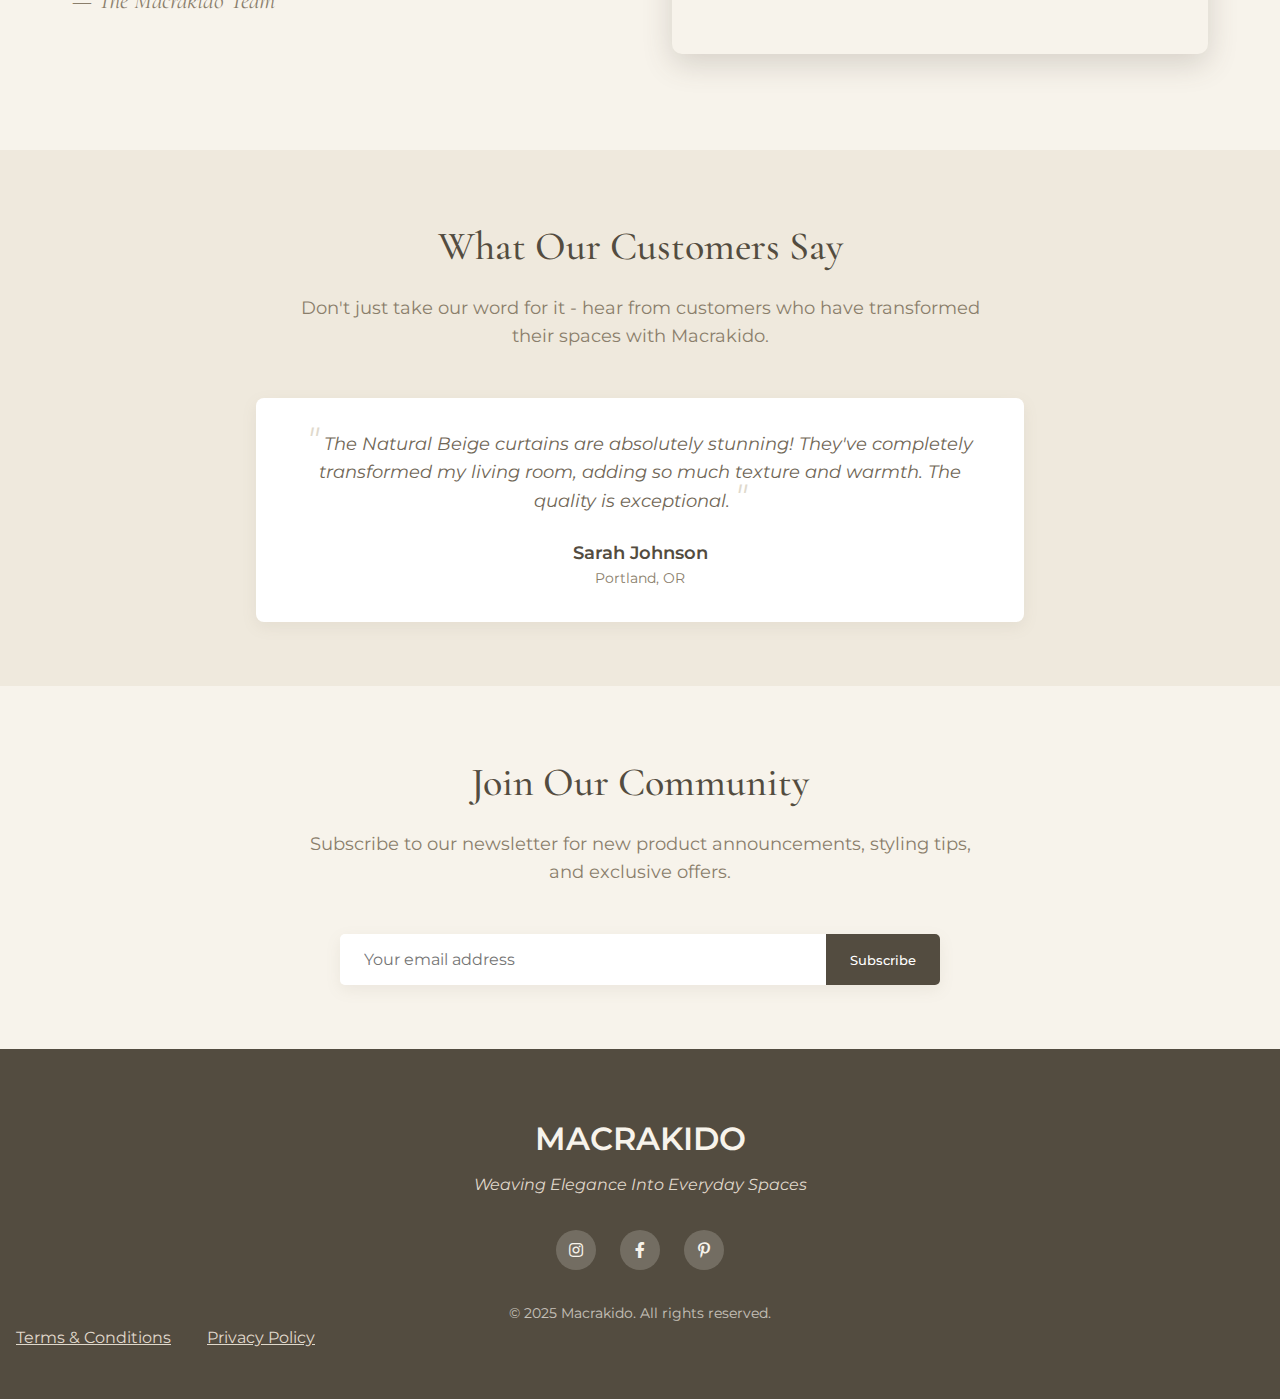
==== commit 0eabb2d6: "Update index.html" ====
--- a/index.html
+++ b/index.html
@@ -678,14 +678,14 @@
                 </div>
                 
                 <div class="product-card">
-                    <div class="product-image" style="background-image: url('https://via.placeholder.com/400x300/e6d4c9/534c40?text=Terracotta');"></div>
+                    <div class="product-image" style="background-image: url('images/products/shelves/shelf-1.jpg');"></div>
                     <div class="product-info">
                         <div class="product-category">Shelf</div>
                         <h3 class="product-title">Macrame Wall Hanging 2-Tier Shelf</h3>
                         <p class="product-description">
                             Add warmth and earthy elegance to your space with our macrame 2 tiers shelf.
                         </p>
-                        <a href="products.html" class="shop-button">Shop Now</a>
+                        <a href="https://www.amazon.com/dp/B0DCQ9ZSTY" class="shop-button">Shop Now</a>
                     </div>
                 </div>
                 
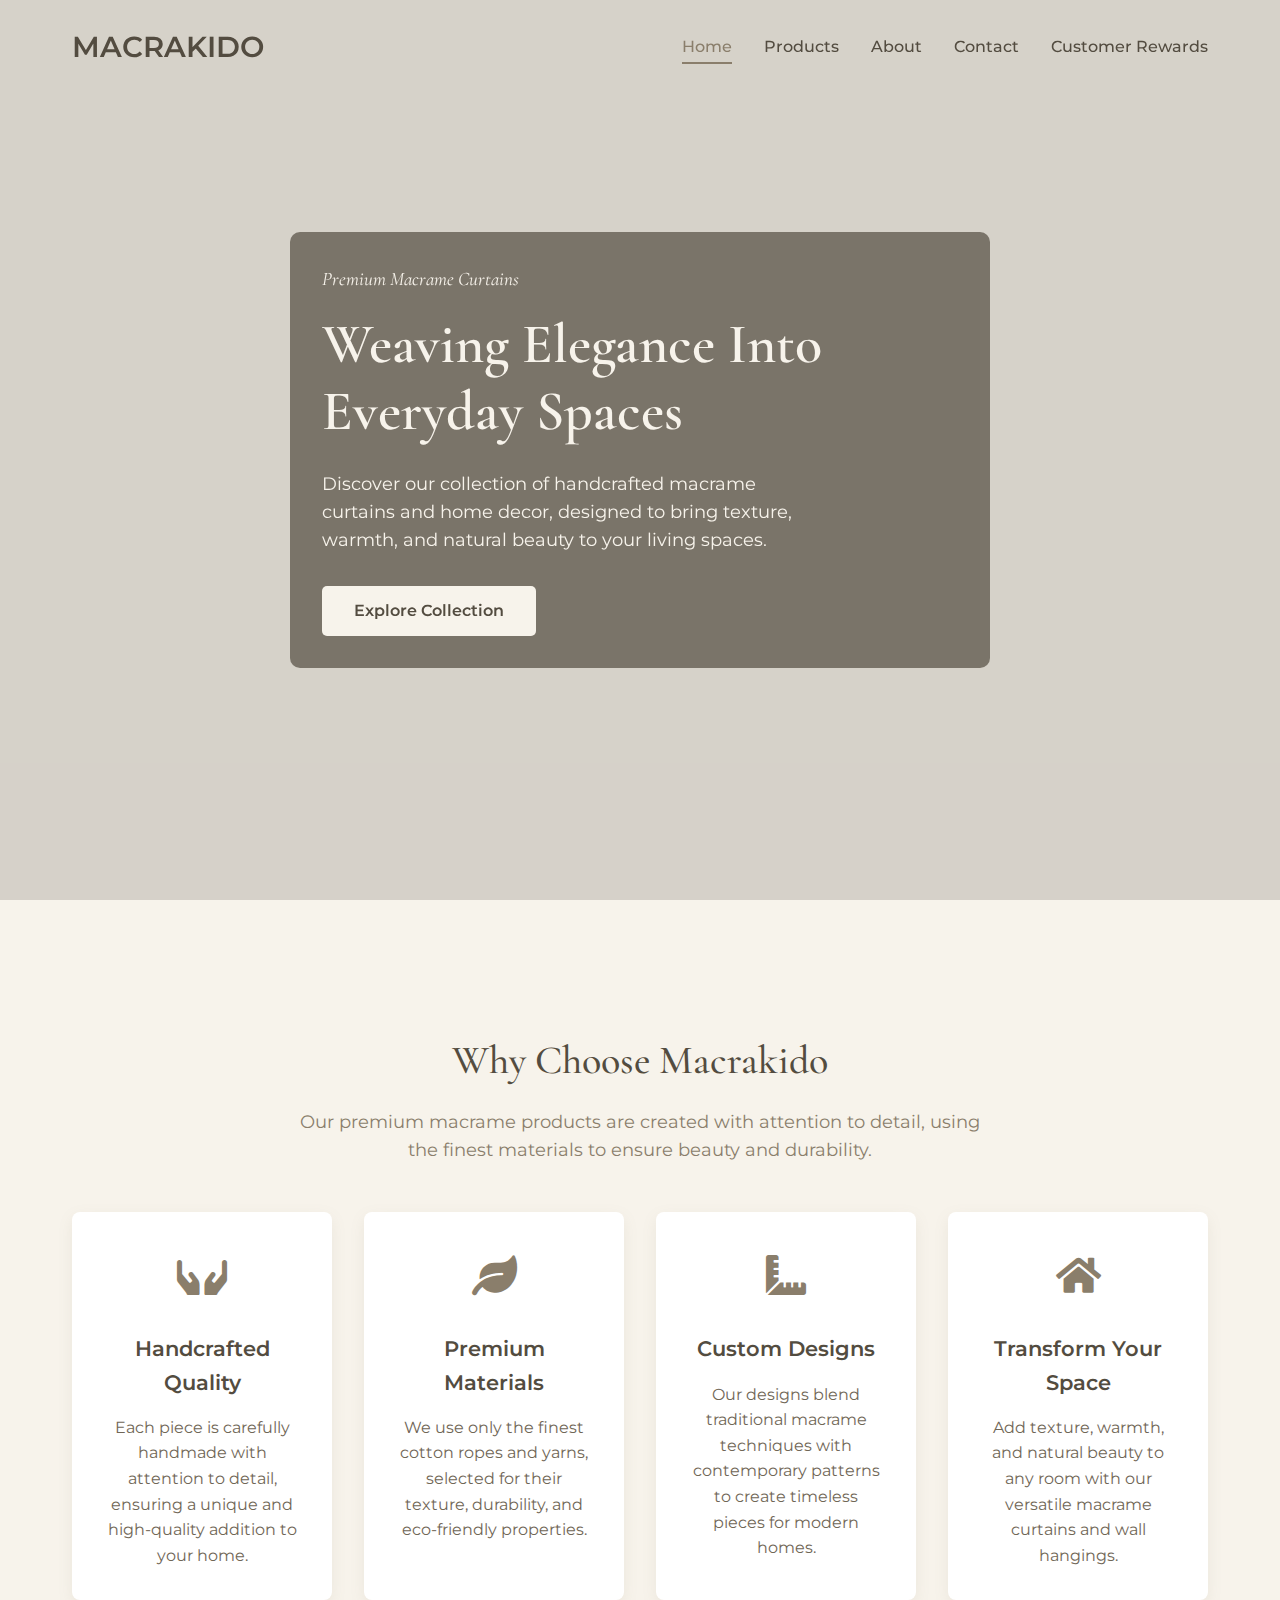
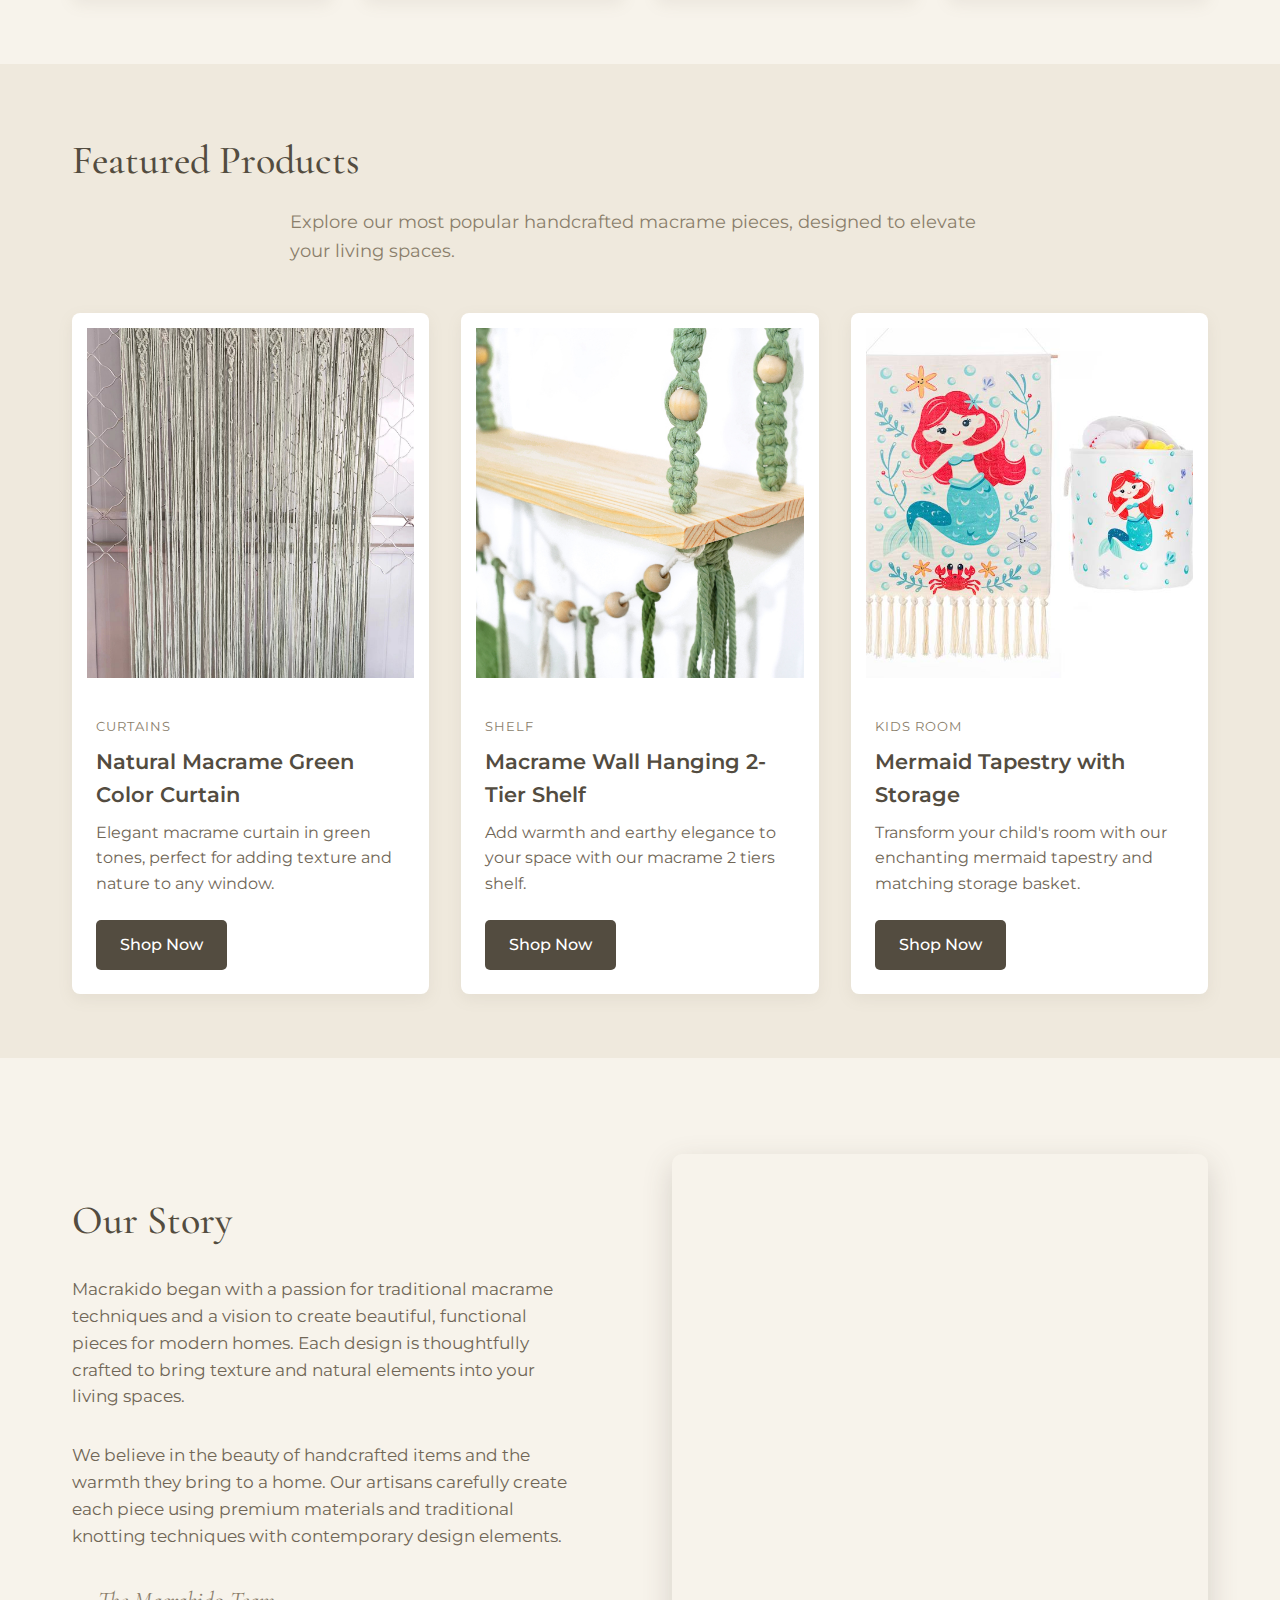
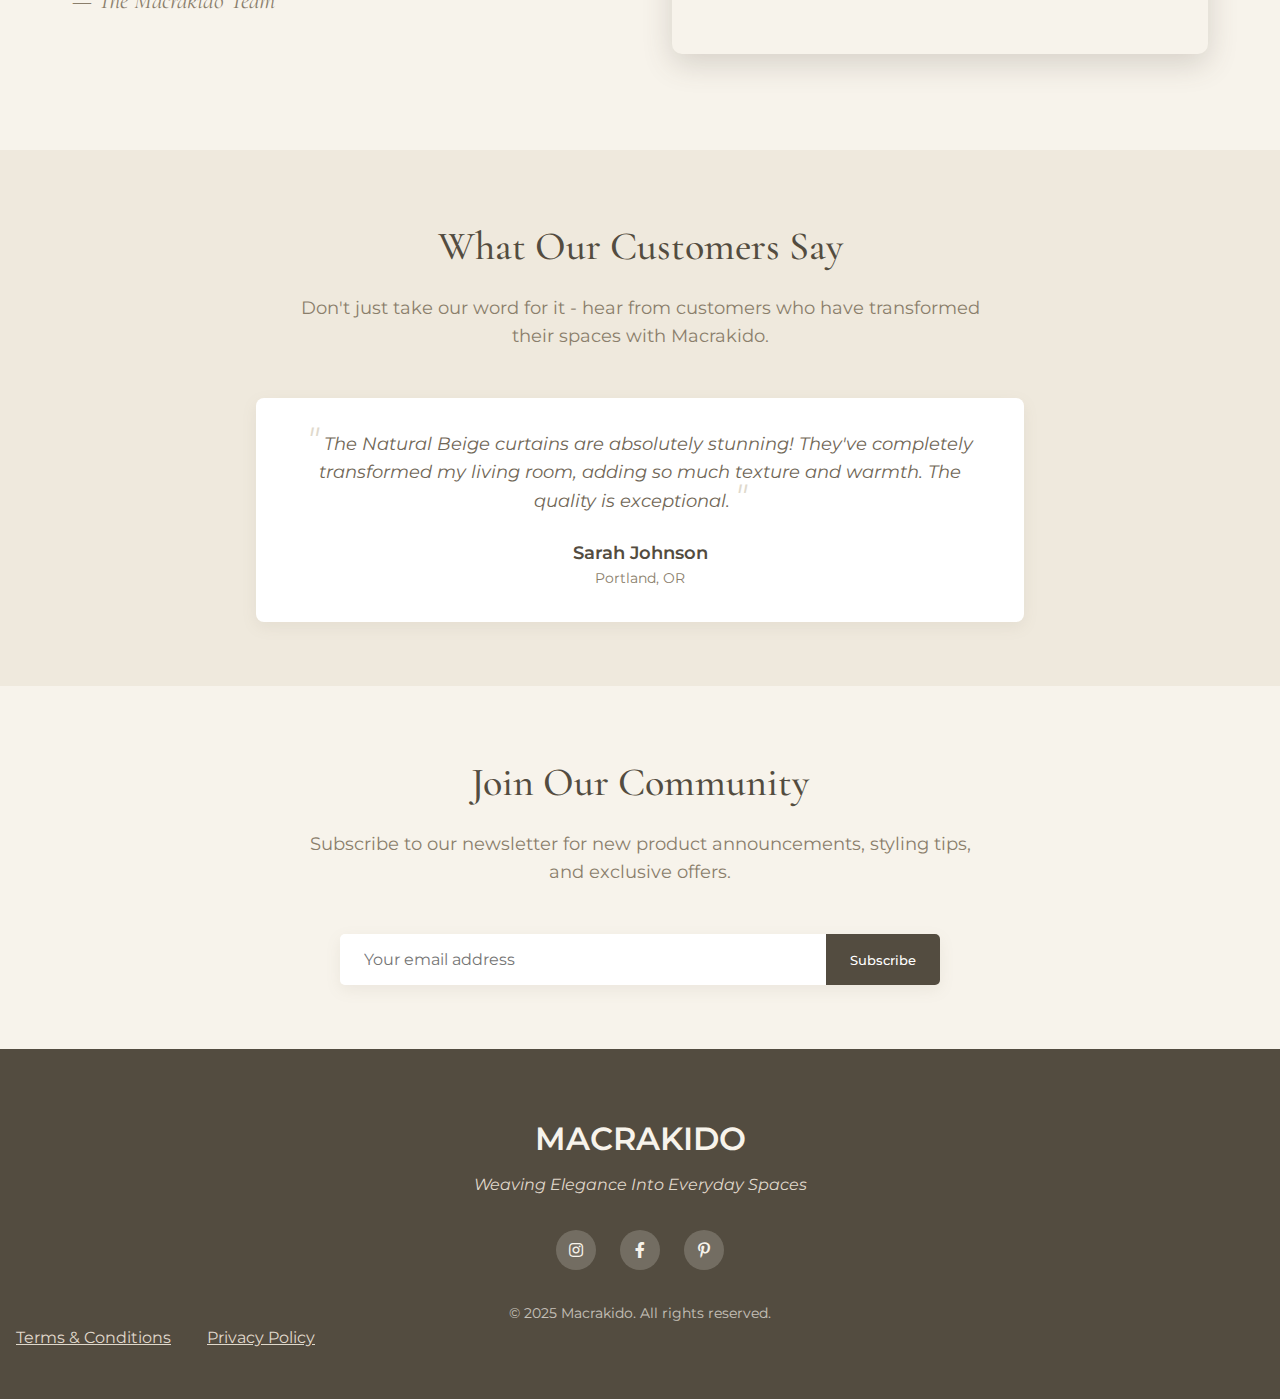
==== commit 79cc22f1: "Update index.html" ====
--- a/index.html
+++ b/index.html
@@ -666,12 +666,12 @@
             
             <div class="product-showcase">
                 <div class="product-card">
-                    <div class="product-image" style="background-image: url('images/products/kids/mermaid_pro_main.jpg');"></div>
+                    <div class="product-image" style="background-image: url('images/products/curtains/curtain-green-1.jpg');"></div>
                     <div class="product-info">
                         <div class="product-category">Curtains</div>
-                        <h3 class="product-title">Natural Beige Macrame Curtain</h3>
+                        <h3 class="product-title">Natural Macrame Green Color Curtain</h3>
                         <p class="product-description">
-                            Elegant macrame curtain in natural beige tones, perfect for adding texture and warmth to any window.
+                            Elegant macrame curtain in green tones, perfect for adding texture and nature to any window.
                         </p>
                         <a href="products.html" class="shop-button">Shop Now</a>
                     </div>
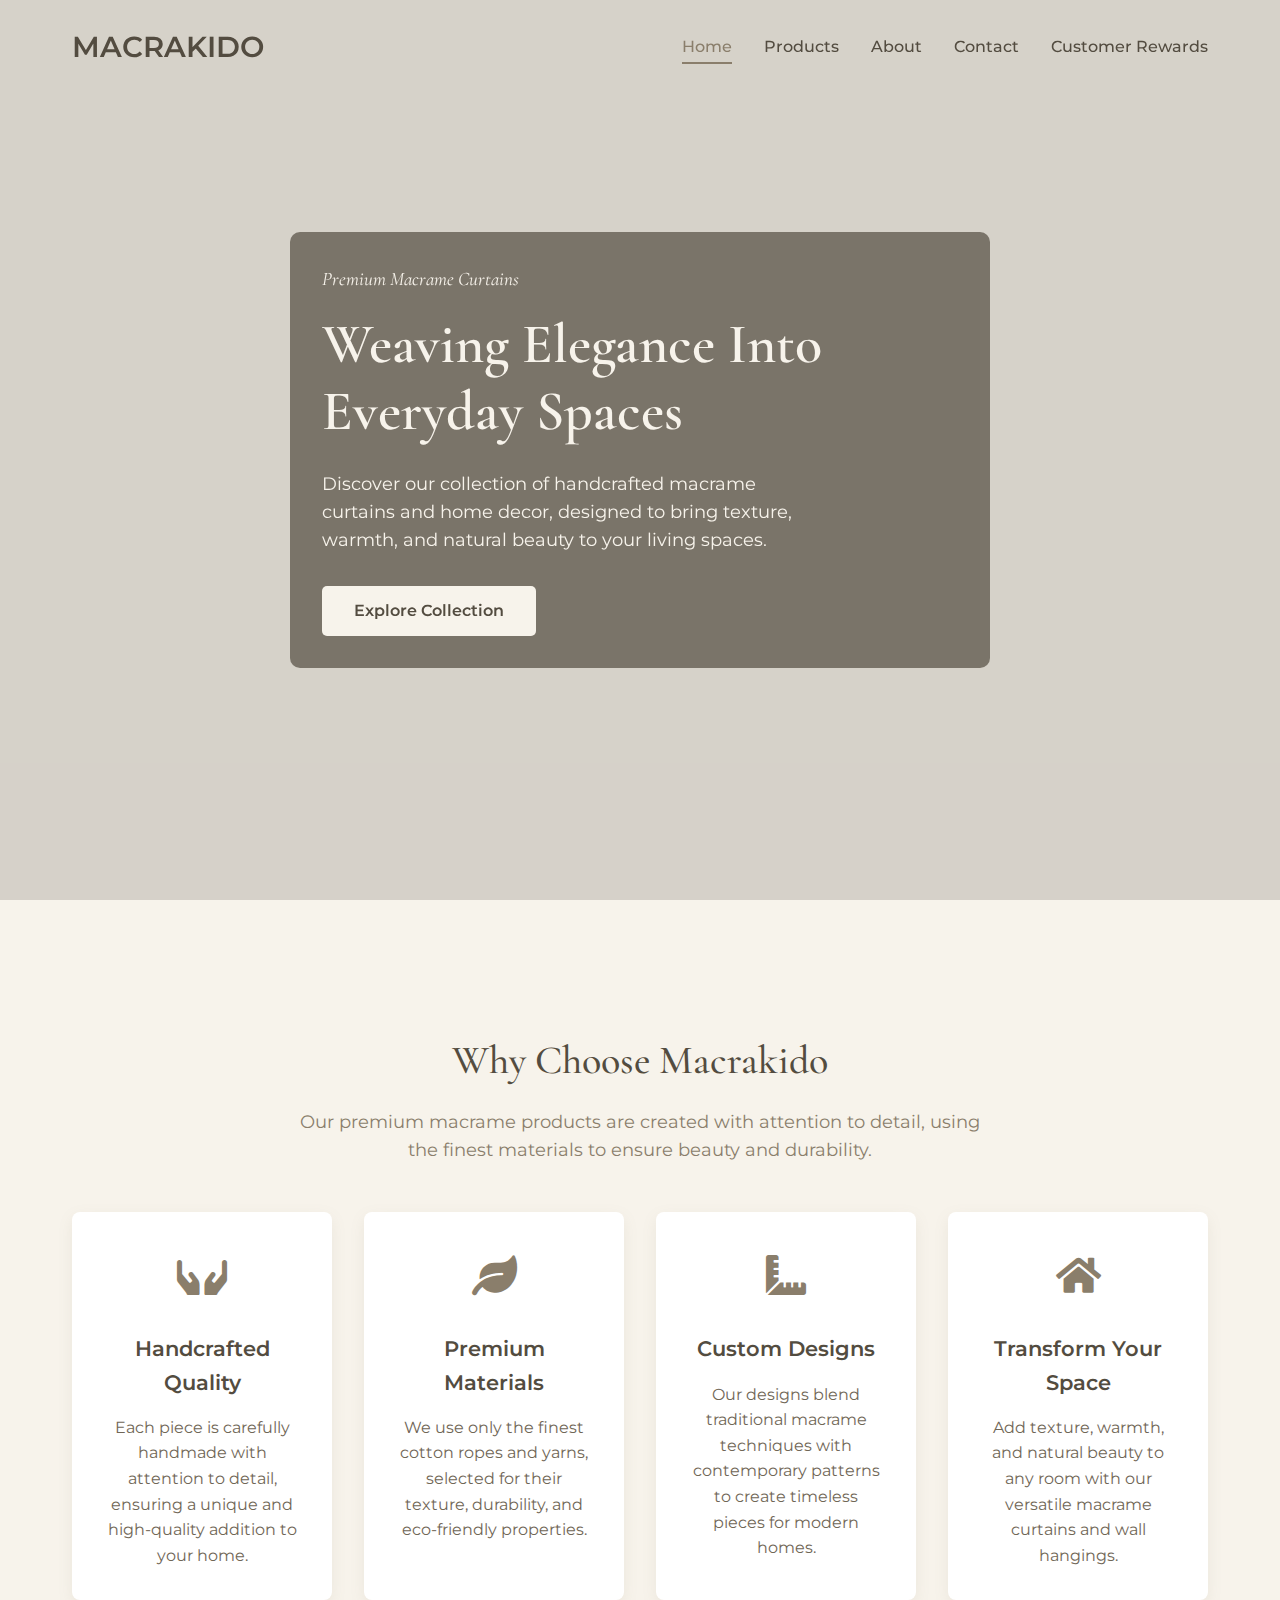
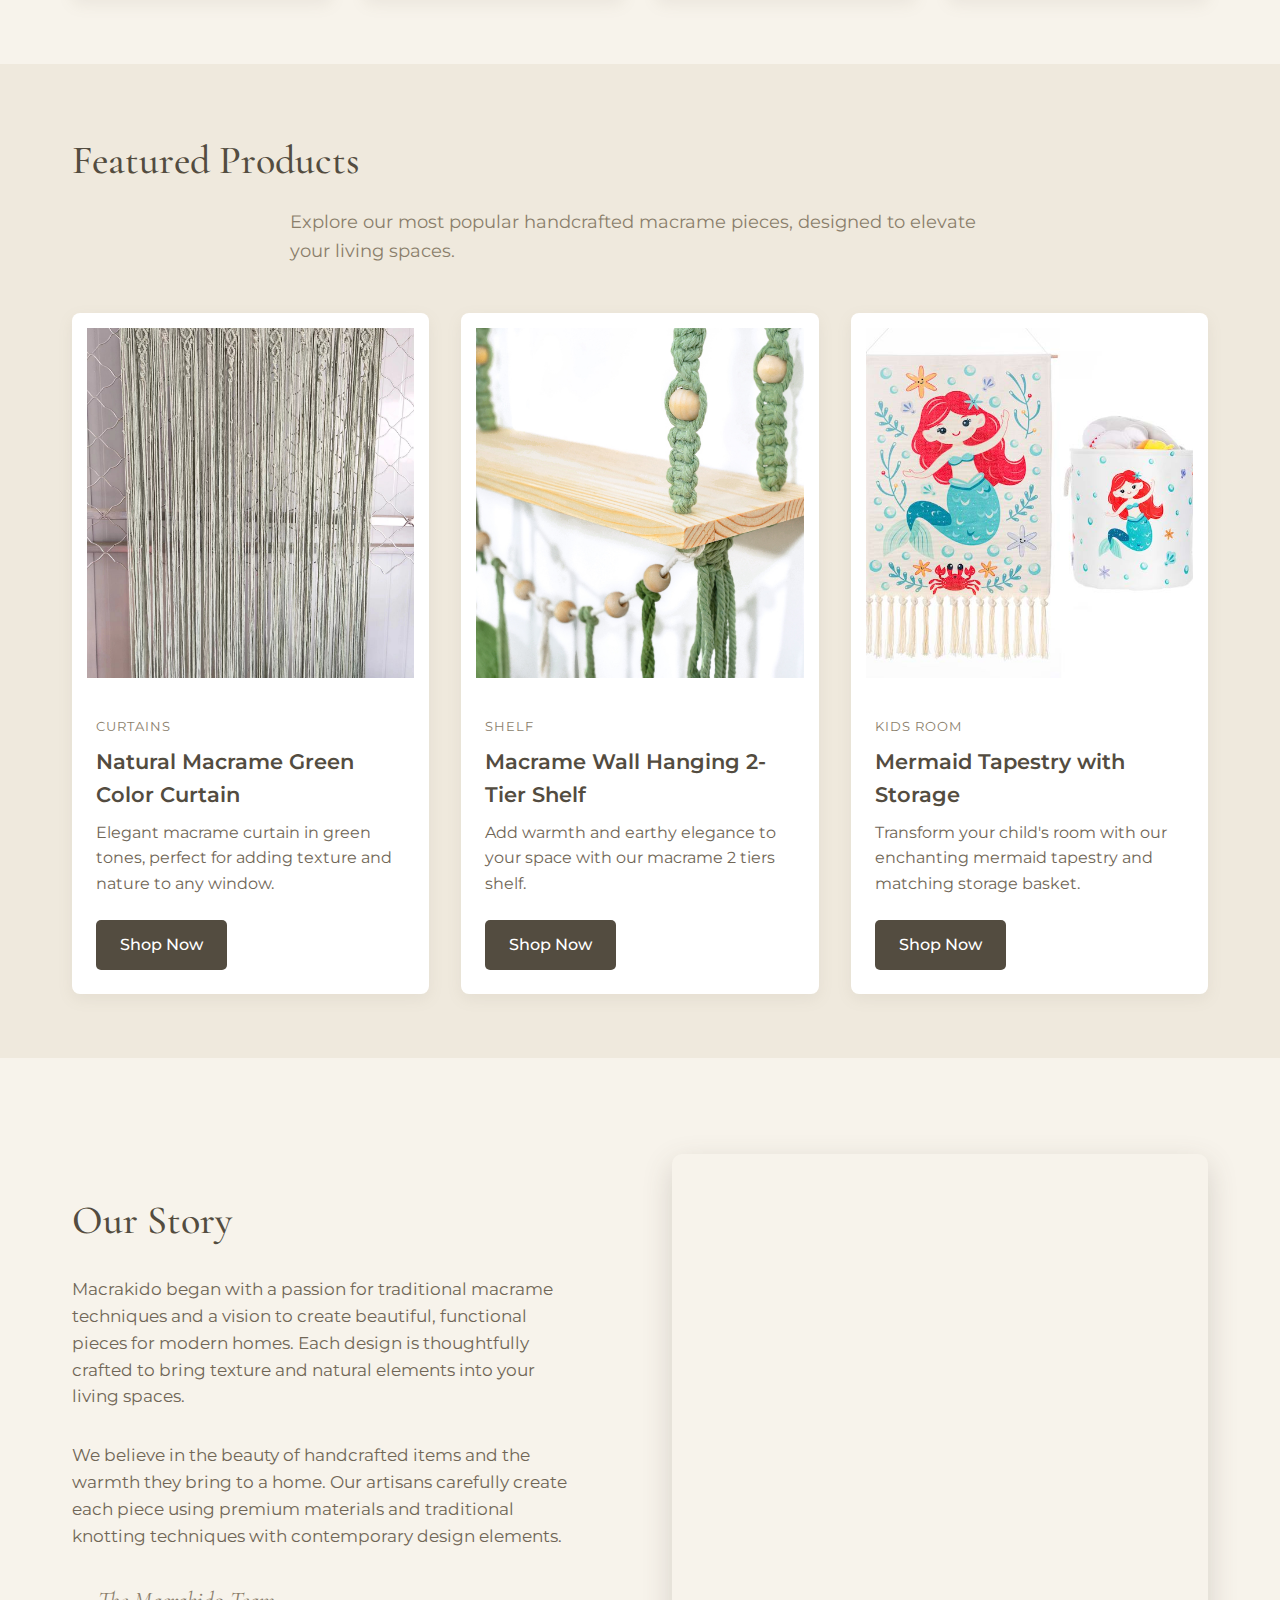
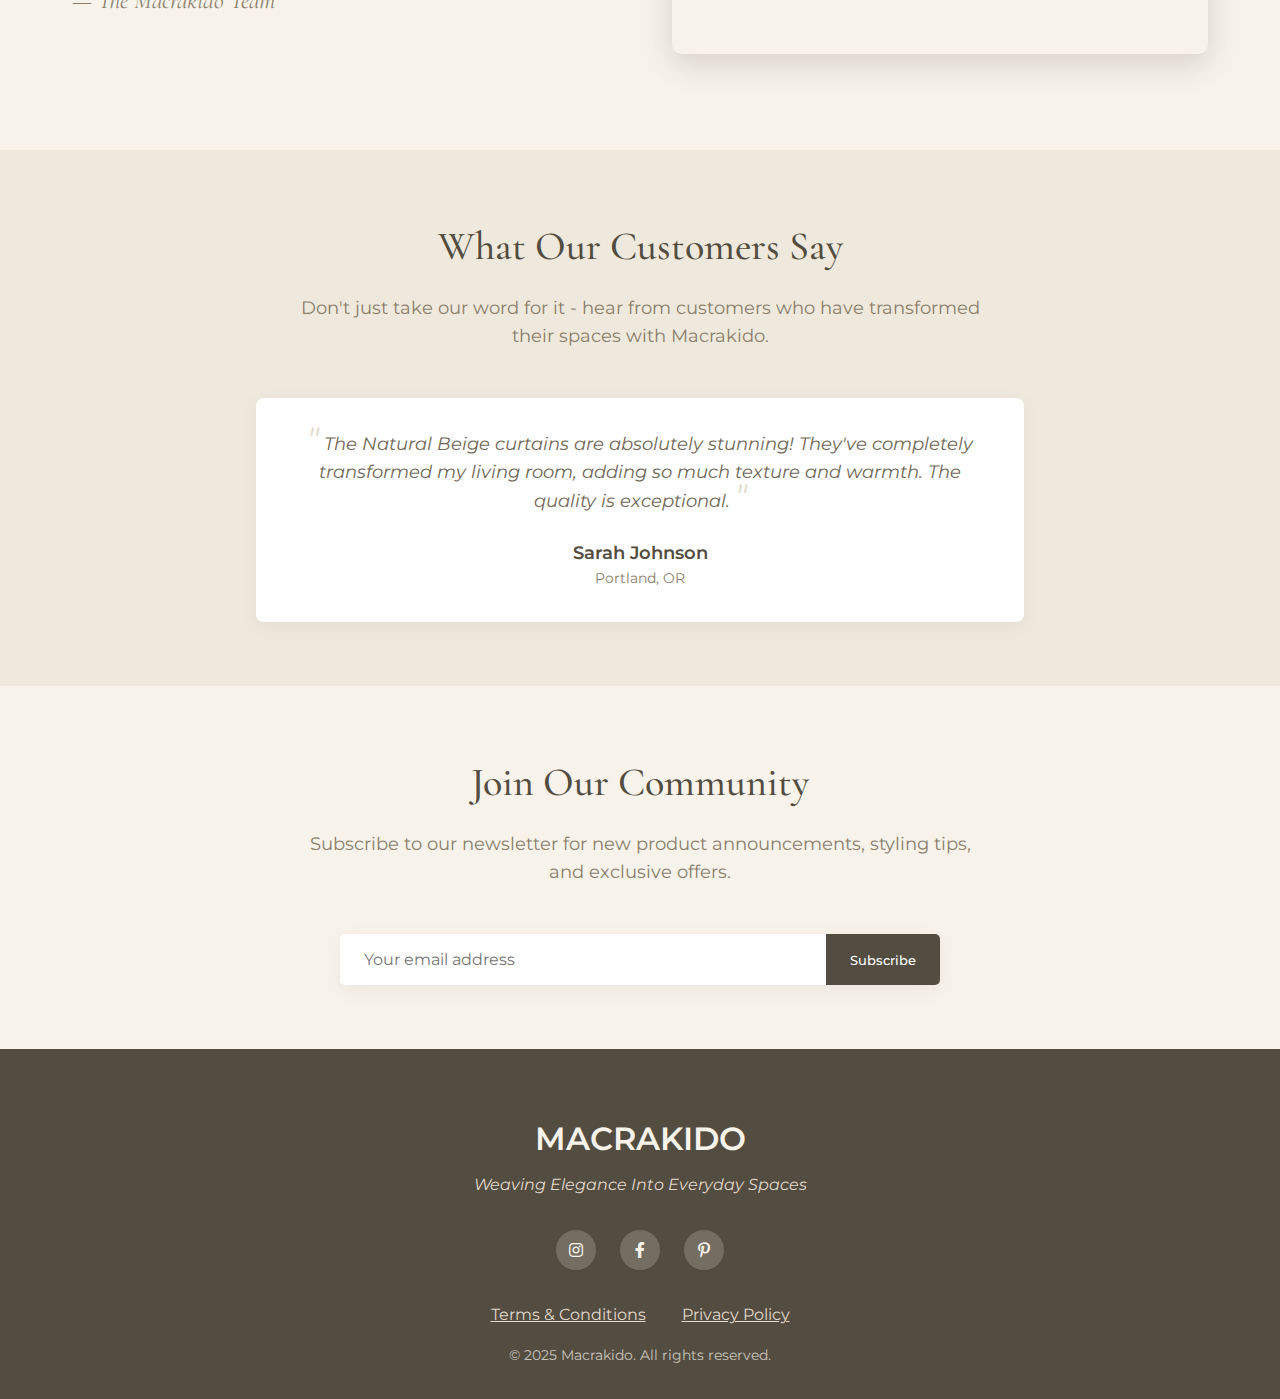
==== commit d767fa38: "Update index.html" ====
--- a/index.html
+++ b/index.html
@@ -765,14 +765,14 @@
                     <a href="#" class="social-link"><i class="fab fa-facebook-f"></i></a>
                     <a href="#" class="social-link"><i class="fab fa-pinterest-p"></i></a>
                 </div>
+                <div class="footer-links" style="margin-bottom: 1rem;">
+                    <a href="terms.html" style="color: #e0d9cc; margin: 0 1rem;">Terms & Conditions</a>
+                    <a href="privacy-policy.html" style="color: #e0d9cc; margin: 0 1rem;">Privacy Policy</a>
+                </div>
                 <div class="copyright">
                     &copy; 2025 Macrakido. All rights reserved.
                 </div>
             </div>
-        </div>
-        <div class="footer-links" style="margin-bottom: 1rem;">
-            <a href="terms.html" style="color: #e0d9cc; margin: 0 1rem;">Terms & Conditions</a>
-            <a href="privacy-policy.html" style="color: #e0d9cc; margin: 0 1rem;">Privacy Policy</a>
         </div>
     </footer>
     
